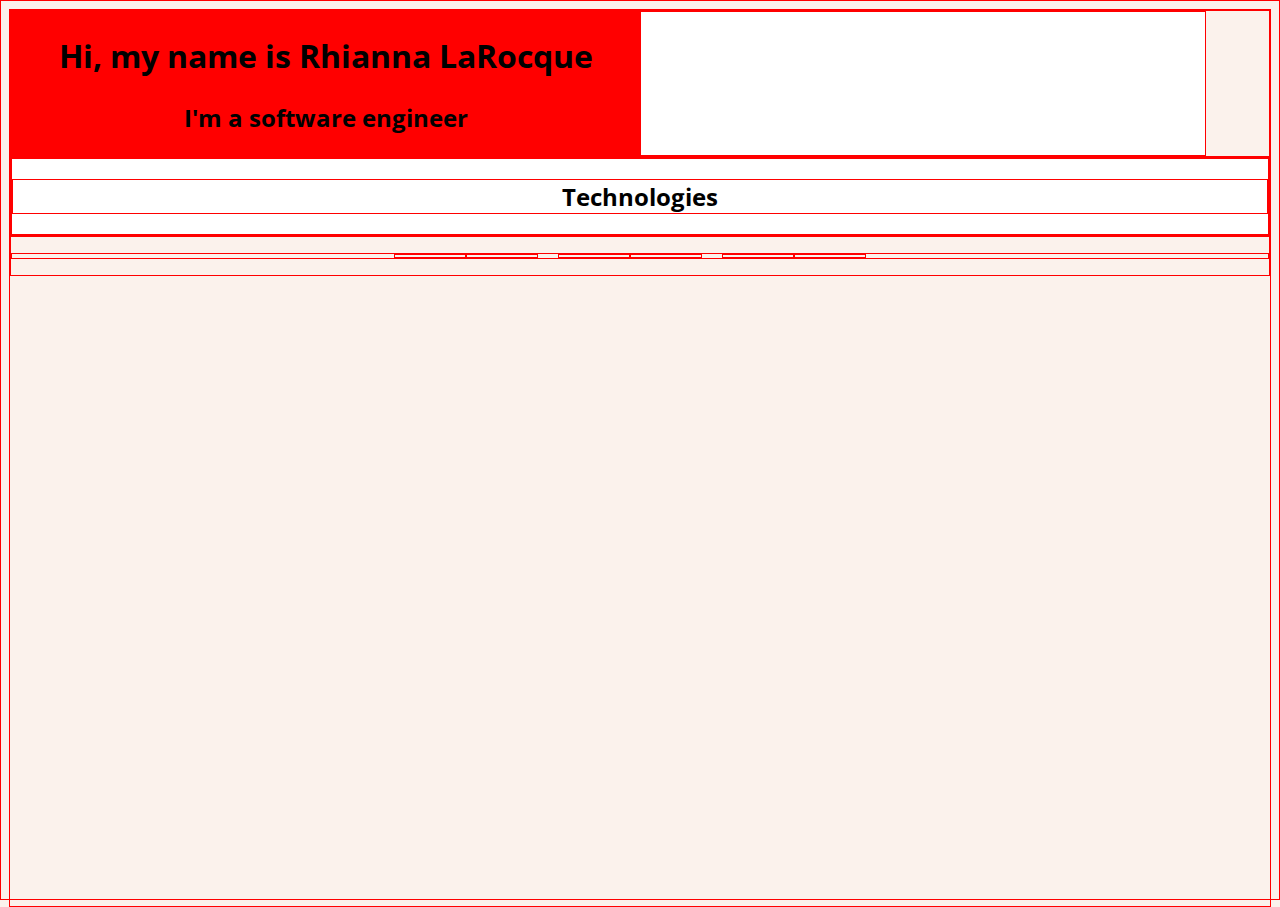
==== portfolio.html @ 3ed85157 "updated css and sections" ====
<!DOCTYPE html>
<html>
  <head>
    <meta charset="utf-8" />
    <meta http-equiv="X-UA-Compatible" content="IE=edge" />
    <title>Page Title</title>
    <meta name="viewport" content="width=device-width, initial-scale=1" />
    <link
      rel="stylesheet"
      type="text/css"
      media="screen"
      href="portfolio.css"
    />
    <link
      rel="stylesheet"
      href="https://use.fontawesome.com/releases/v5.7.2/css/all.css"
      integrity="sha384-fnmOCqbTlWIlj8LyTjo7mOUStjsKC4pOpQbqyi7RrhN7udi9RwhKkMHpvLbHG9Sr"
      crossorigin="anonymous"
    />
    <link
      href="https://fonts.googleapis.com/css?family=Open+Sans:400,800"
      rel="stylesheet"
    />
    <script src="main.js"></script>
  </head>

  <body>
    <!-- <nav>
      <h1>Navbar</h1>
    </nav> -->
    <section>
      <div id="left">
        <h1>Hi, my name is Rhianna LaRocque</h1>
        <h2>I'm a software engineer</h2>
      </div>
      <div id="right"></div>
    </section>
    <section>
      <div id="technologies">
        <h2>Technologies</h2>
      </div>
    </section>
    <!-- <section>
      <h1>Projects</h1>
    </section>
    <section>
      <h1>Resume</h1>
    </section> -->
    <footer>
      <ul class="icons">
        <li>
          <i
            class="fab fa-linkedin"
            href="https://www.linkedin.com/in/rhiannalarocque/"
          ></i>
        </li>
        <li>
          <i
            class="fab fa-github"
            href="https://www.github.com/rhiannamrl/"
          ></i>
        </li>
        <li>
          <i class="far fa-envelope"></i>
        </li>
      </ul>
    </footer>
  </body>
</html>
---- portfolio.css ----
* {
  box-sizing: border-box;
  border: 1px solid red;
}

html,
body {
  height: 100%;
  -webkit-font-smoothing: antialiased;
}

body {
  /* background-color: #f6e3e7; */
  background-color: #fbf2ec;
  /* background: #f1e0d3; */
}

h1,
h2 {
  font-family: 'Open Sans', sans-serif;
  color: black;
  display: grid;
  text-align: center;
}

i.fab,
i.far {
  color: black;
  text-align: center;
  font-size: 2.5em;
}

section {
  display: flex;
  flex-direction: row;
}

section #left {
  background-color: red;
  width: 50%;
}

section #right {
  background-color: #ffffff;
  width: 45%;
}
/* Technologies */

section #technologies {
  width: 100%;
  background-color: white;
}

/* Footer */

.footer {
  padding: 60px 20px;
}

.icons {
  display: flex;
  flex-direction: row;
  padding: 0;
  list-style-type: none;
  justify-content: center;
}

.icons li {
  align-items: center;
  display: flex;
  flex: 0 1 auto;
  justify-content: flex-start;
  margin-right: 20px;
  padding-right: 70px;
  padding-left: 70px;
}
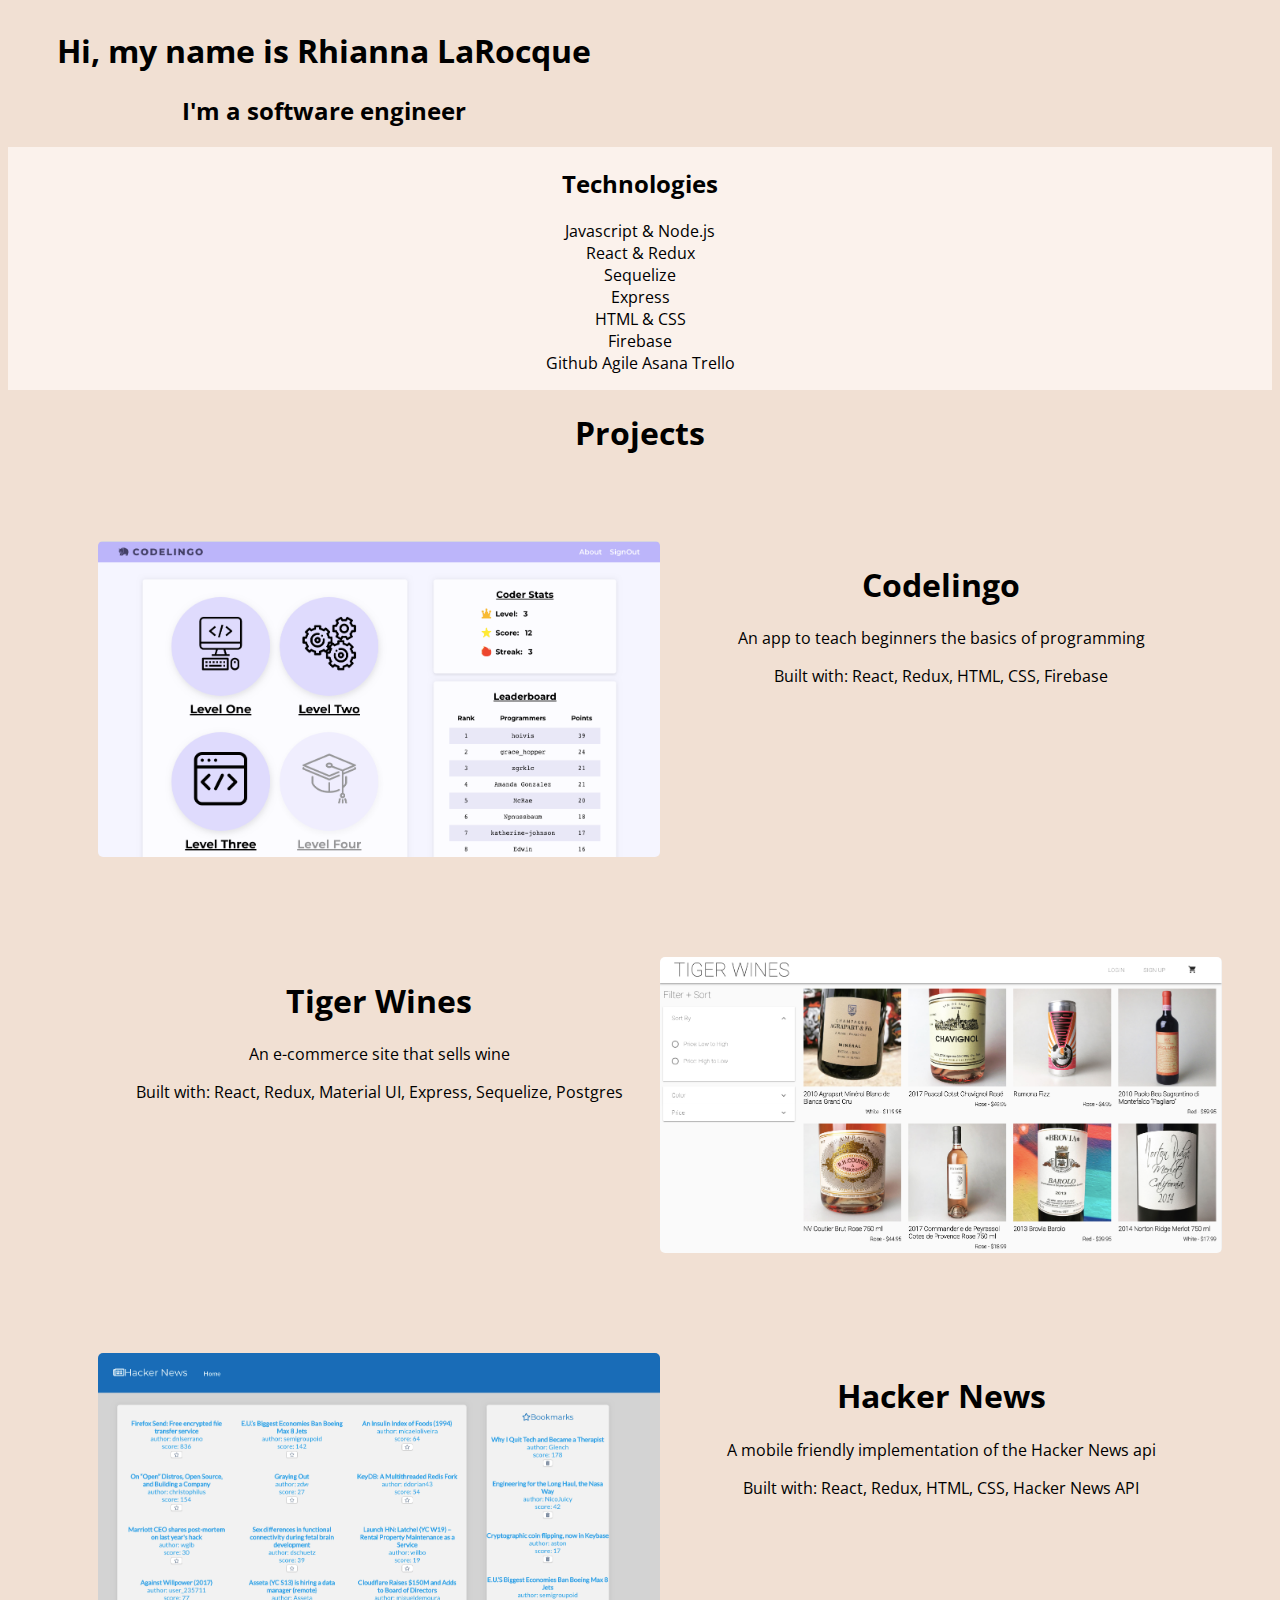
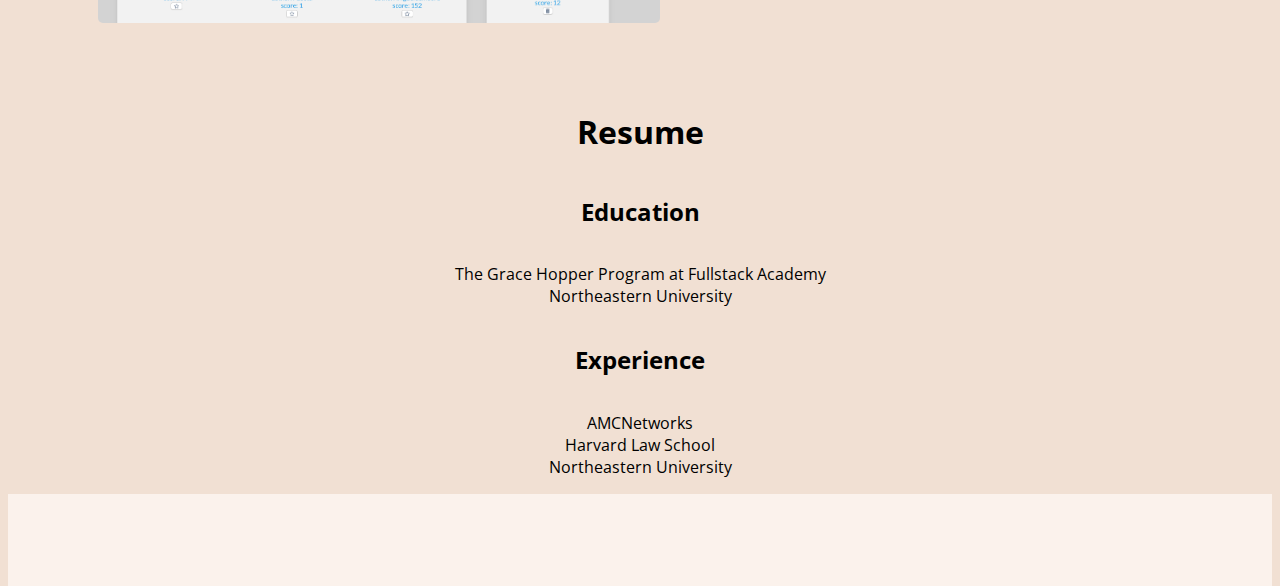
==== commit 15752bd7: "style updates" ====
--- a/portfolio.html
+++ b/portfolio.html
@@ -33,19 +33,76 @@
         <h1>Hi, my name is Rhianna LaRocque</h1>
         <h2>I'm a software engineer</h2>
       </div>
-      <div id="right"></div>
+      <!-- <div id="right"></div> -->
     </section>
+
     <section>
       <div id="technologies">
         <h2>Technologies</h2>
+        <ul>
+          <li>Javascript & Node.js</li>
+          <li>React & Redux</li>
+          <li>Sequelize</li>
+          <li>Express</li>
+          <li>HTML & CSS</li>
+          <li>Firebase</li>
+          <li>Github Agile Asana Trello</li>
+        </ul>
       </div>
     </section>
-    <!-- <section>
+
+    <section id="projects">
       <h1>Projects</h1>
+      <ul>
+        <li>
+          <img src="images/codeLingoDesktop.png" alt="codelingo" />
+          <div>
+            <h1>Codelingo</h1>
+            <p>An app to teach beginners the basics of programming</p>
+            <p>Built with: React, Redux, HTML, CSS, Firebase</p>
+          </div>
+        </li>
+        <li>
+          <div>
+            <h1>Tiger Wines</h1>
+            <p>An e-commerce site that sells wine</p>
+            <p>
+              Built with: React, Redux, Material UI, Express, Sequelize,
+              Postgres
+            </p>
+          </div>
+          <img src="images/tigerWines2.png" alt="tiger wines" />
+        </li>
+        <li>
+          <img src="images/hackerRankDesktop.png" alt="hacker rank" />
+          <div>
+            <h1>Hacker News</h1>
+            <p>A mobile friendly implementation of the Hacker News api</p>
+            <p>Built with: React, Redux, HTML, CSS, Hacker News API</p>
+          </div>
+        </li>
+      </ul>
     </section>
-    <section>
+
+    <section id="resume">
       <h1>Resume</h1>
-    </section> -->
+      <h2>Education</h2>
+      <div id="resume-sections">
+        <ul>
+          <li>The Grace Hopper Program at Fullstack Academy</li>
+          <li>Northeastern University</li>
+        </ul>
+      </div>
+      <h2>Experience</h2>
+      <div id="resume-sections">
+        <ul>
+          <li>AMCNetworks</li>
+          <li>Harvard Law School</li>
+          <li>Northeastern University</li>
+        </ul>
+      </div>
+    </section>
+
     <footer>
       <ul class="icons">
         <li>
--- a/portfolio.css
+++ b/portfolio.css
@@ -1,6 +1,6 @@
 * {
   box-sizing: border-box;
-  border: 1px solid red;
+  /* border: 1px solid red; */
 }
 
 html,
@@ -11,16 +11,26 @@
 
 body {
   /* background-color: #f6e3e7; */
-  background-color: #fbf2ec;
-  /* background: #f1e0d3; */
+  /* background-color: #fbf2ec; */
+  background: #f1e0d3;
 }
 
 h1,
-h2 {
+h2,
+h3,
+h4,
+h5,
+h6 {
   font-family: 'Open Sans', sans-serif;
   color: black;
   display: grid;
   text-align: center;
+}
+
+ul {
+  list-style-type: none;
+  font-family: 'Open Sans', sans-serif;
+  align-content: center;
 }
 
 i.fab,
@@ -35,26 +45,80 @@
   flex-direction: row;
 }
 
+/* Intro */
+
 section #left {
-  background-color: red;
   width: 50%;
 }
 
-section #right {
-  background-color: #ffffff;
-  width: 45%;
-}
 /* Technologies */
 
-section #technologies {
+#technologies {
   width: 100%;
-  background-color: white;
+  background-color: #fbf2ec;
+  align-self: center;
+  align-items: center;
+}
+
+#technologies h1 {
+  text-align: center;
+}
+
+#technologies ul {
+  padding: 0;
+  text-align: center;
+}
+
+/* Projects */
+
+#projects {
+  display: flex;
+  flex-direction: column;
+  align-content: center;
+}
+
+#projects li {
+  display: flex;
+  flex-direction: row;
+  padding: 50px;
+}
+
+#projects img {
+  width: 50%;
+  height: 100%;
+  border-radius: 5px;
+}
+
+#projects div {
+  width: 50%;
+  height: auto;
+  text-align: center;
+}
+
+/* Resume */
+
+#resume {
+  display: flex;
+  flex-direction: column;
+  align-items: center;
+}
+
+#resume-sections {
+  display: flex;
+  flex-direction: row;
+}
+
+#resume ul {
+  text-align: center;
+  padding: 0;
 }
 
 /* Footer */
 
-.footer {
-  padding: 60px 20px;
+footer {
+  padding: 30px 20px;
+  background-color: #fbf2ec;
+  width: 100%;
 }
 
 .icons {
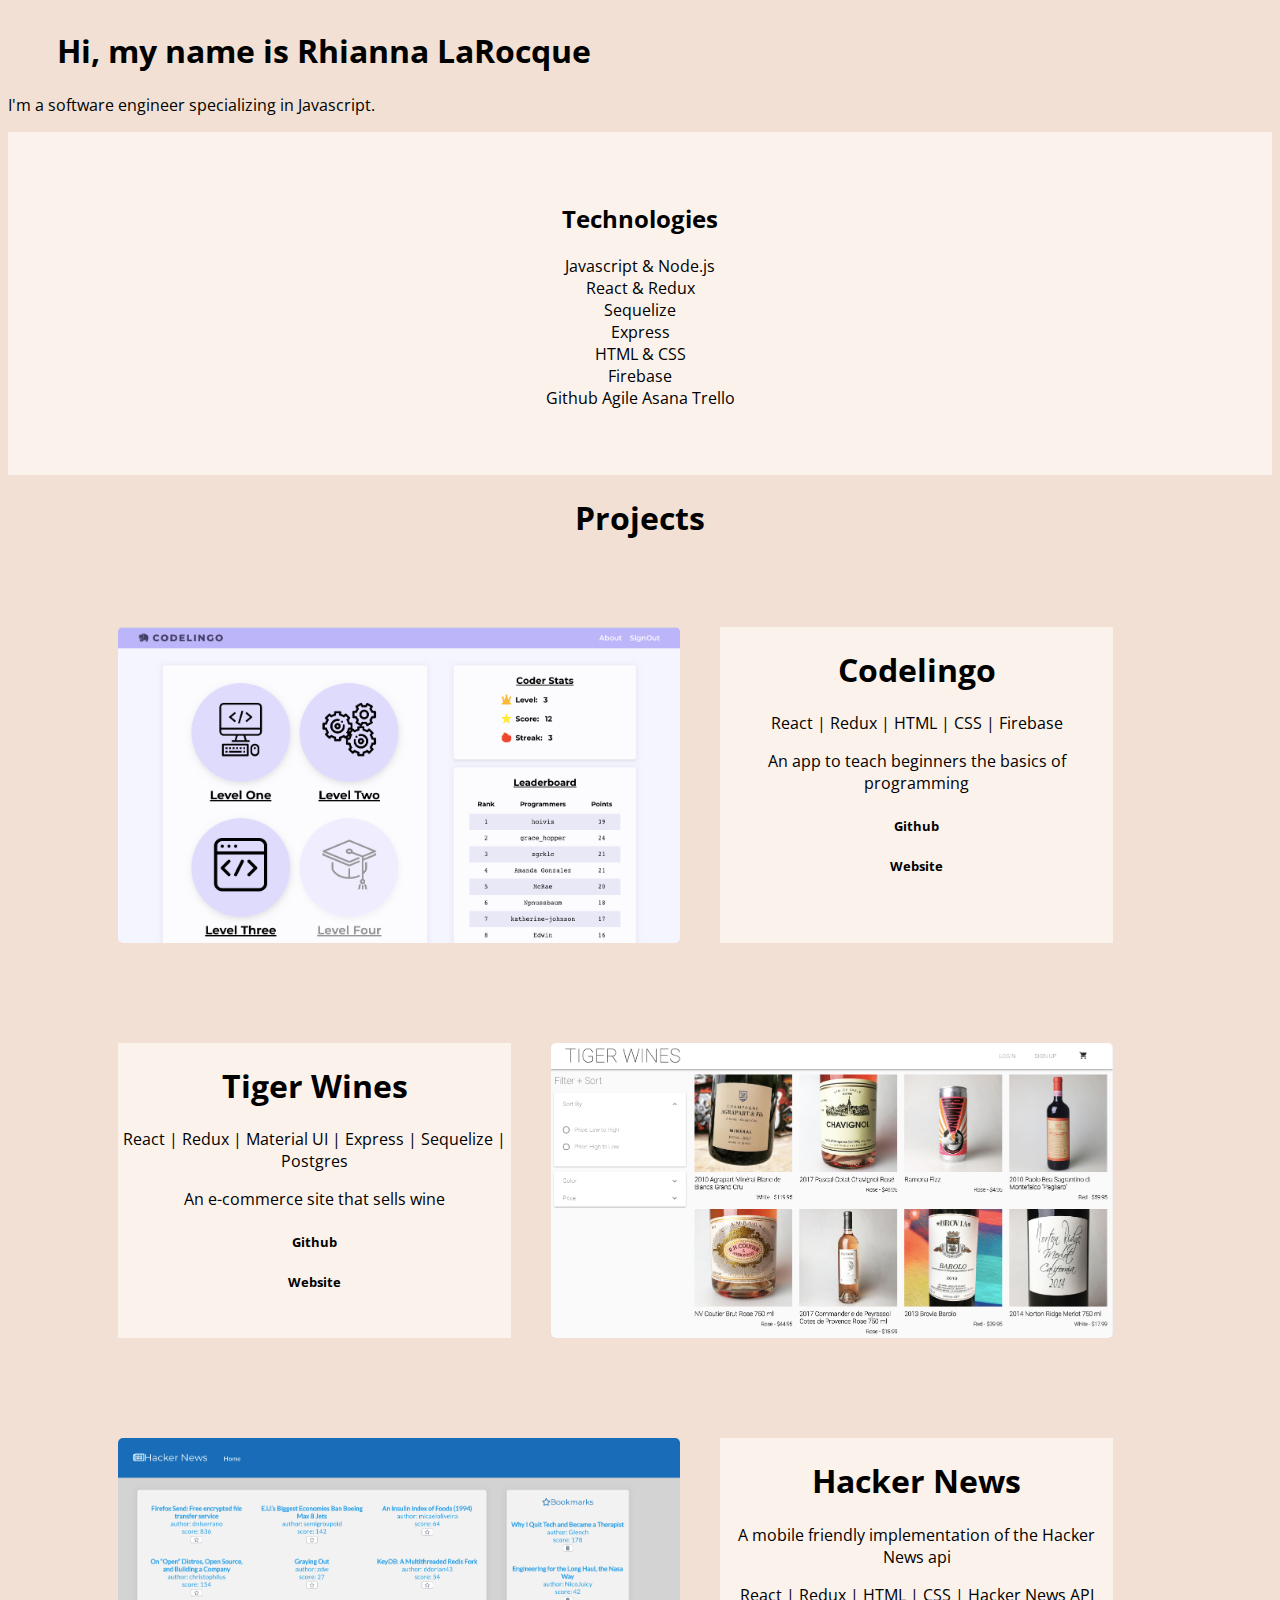
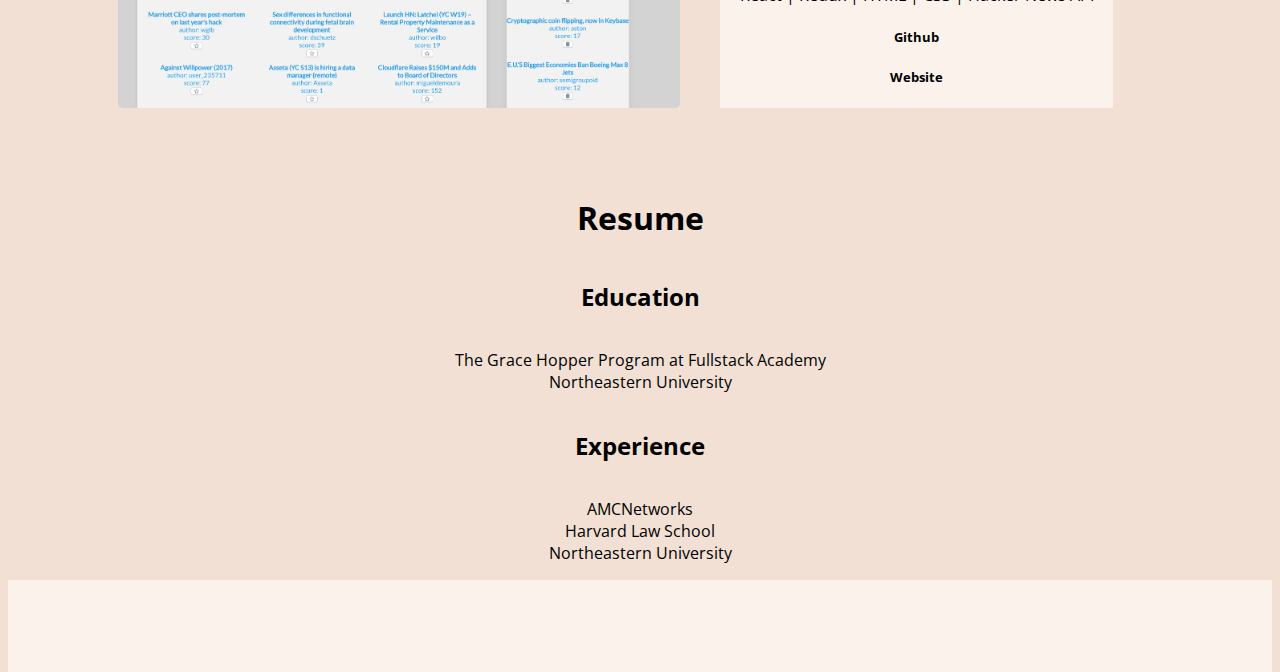
==== commit 9fe98525: "updates" ====
--- a/portfolio.html
+++ b/portfolio.html
@@ -3,7 +3,7 @@
   <head>
     <meta charset="utf-8" />
     <meta http-equiv="X-UA-Compatible" content="IE=edge" />
-    <title>Page Title</title>
+    <title>RL</title>
     <meta name="viewport" content="width=device-width, initial-scale=1" />
     <link
       rel="stylesheet"
@@ -31,7 +31,7 @@
     <section>
       <div id="left">
         <h1>Hi, my name is Rhianna LaRocque</h1>
-        <h2>I'm a software engineer</h2>
+        <p>I'm a software engineer specializing in Javascript.</p>
       </div>
       <!-- <div id="right"></div> -->
     </section>
@@ -58,18 +58,21 @@
           <img src="images/codeLingoDesktop.png" alt="codelingo" />
           <div>
             <h1>Codelingo</h1>
+            <p>React | Redux | HTML | CSS | Firebase</p>
             <p>An app to teach beginners the basics of programming</p>
-            <p>Built with: React, Redux, HTML, CSS, Firebase</p>
+            <h5>Github</h5>
+            <h5>Website</h5>
           </div>
         </li>
         <li>
           <div>
             <h1>Tiger Wines</h1>
+            <p>
+              React | Redux | Material UI | Express | Sequelize | Postgres
+            </p>
             <p>An e-commerce site that sells wine</p>
-            <p>
-              Built with: React, Redux, Material UI, Express, Sequelize,
-              Postgres
-            </p>
+            <h5>Github</h5>
+            <h5>Website</h5>
           </div>
           <img src="images/tigerWines2.png" alt="tiger wines" />
         </li>
@@ -78,7 +81,9 @@
           <div>
             <h1>Hacker News</h1>
             <p>A mobile friendly implementation of the Hacker News api</p>
-            <p>Built with: React, Redux, HTML, CSS, Hacker News API</p>
+            <p>React | Redux | HTML | CSS | Hacker News API</p>
+            <h5>Github</h5>
+            <h5>Website</h5>
           </div>
         </li>
       </ul>
--- a/portfolio.css
+++ b/portfolio.css
@@ -27,7 +27,8 @@
   text-align: center;
 }
 
-ul {
+ul,
+p {
   list-style-type: none;
   font-family: 'Open Sans', sans-serif;
   align-content: center;
@@ -54,6 +55,7 @@
 /* Technologies */
 
 #technologies {
+  padding: 50px;
   width: 100%;
   background-color: #fbf2ec;
   align-self: center;
@@ -74,25 +76,32 @@
 #projects {
   display: flex;
   flex-direction: column;
-  align-content: center;
+  align-content: space-between;
 }
 
 #projects li {
   display: flex;
   flex-direction: row;
   padding: 50px;
+  margin: auto;
 }
 
 #projects img {
   width: 50%;
   height: 100%;
   border-radius: 5px;
+  margin-left: 20px;
+  margin-right: 20px;
 }
 
 #projects div {
-  width: 50%;
+  width: 35%;
   height: auto;
   text-align: center;
+  background-color: #fbf2ec;
+  align-items: center;
+  margin-right: 20px;
+  margin-left: 20px;
 }
 
 /* Resume */
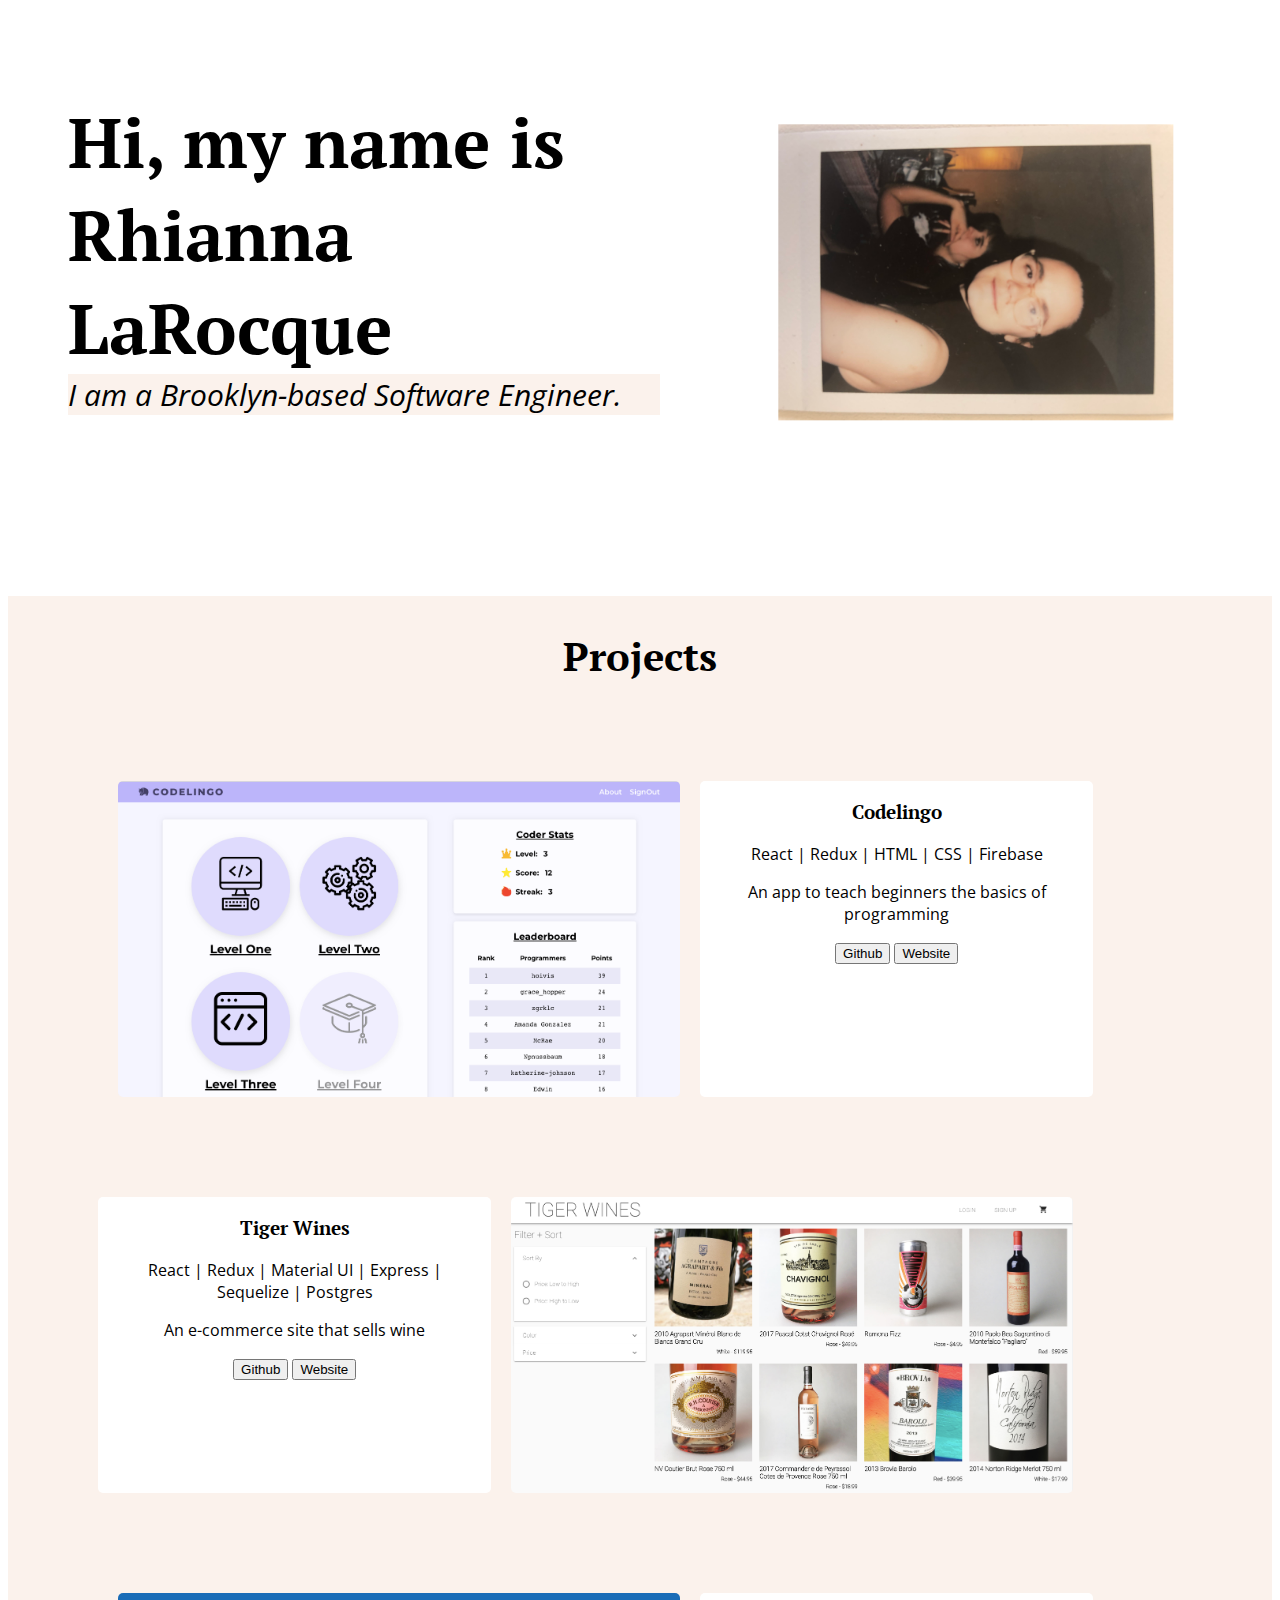
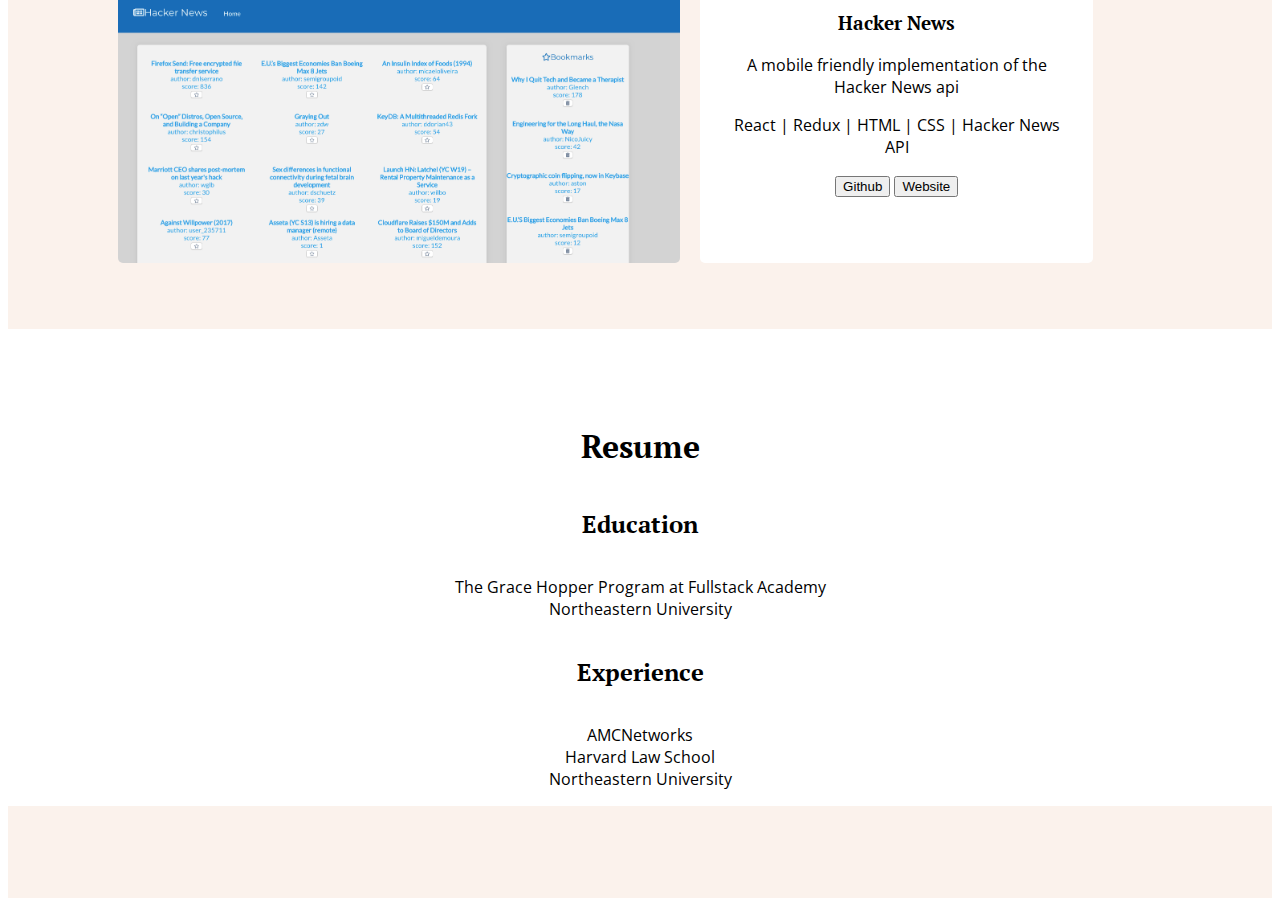
==== commit 0fa53bcf: "updates" ====
--- a/portfolio.html
+++ b/portfolio.html
@@ -18,7 +18,7 @@
       crossorigin="anonymous"
     />
     <link
-      href="https://fonts.googleapis.com/css?family=Open+Sans:400,800"
+      href="https://fonts.googleapis.com/css?family=Open+Sans:300|PT+Serif:700"
       rel="stylesheet"
     />
     <script src="main.js"></script>
@@ -28,66 +28,70 @@
     <!-- <nav>
       <h1>Navbar</h1>
     </nav> -->
-    <section>
+    <section id="intro">
       <div id="left">
         <h1>Hi, my name is Rhianna LaRocque</h1>
-        <p>I'm a software engineer specializing in Javascript.</p>
+        <p>
+          I am a Brooklyn-based Software Engineer.
+        </p>
       </div>
-      <!-- <div id="right"></div> -->
-    </section>
-
-    <section>
-      <div id="technologies">
-        <h2>Technologies</h2>
-        <ul>
-          <li>Javascript & Node.js</li>
-          <li>React & Redux</li>
-          <li>Sequelize</li>
-          <li>Express</li>
-          <li>HTML & CSS</li>
-          <li>Firebase</li>
-          <li>Github Agile Asana Trello</li>
-        </ul>
+      <div id="right">
+        <div id="image-container">
+          <img src="images/IMG_2258.jpeg" alt="rhianna" />
+        </div>
       </div>
     </section>
 
-    <section id="projects">
-      <h1>Projects</h1>
+    <!-- <div id="technologies">
+      <h2>Technologies</h2>
+      <ul>
+        <li>Javascript & Node.js</li>
+        <li>React & Redux</li>
+        <li>Sequelize</li>
+        <li>Express</li>
+        <li>HTML & CSS</li>
+        <li>Firebase</li>
+        <li>Github Agile Asana Trello</li>
+      </ul>
+    </div> -->
+
+    <div id="projects">
+      <h2>Projects</h2>
       <ul>
         <li>
           <img src="images/codeLingoDesktop.png" alt="codelingo" />
           <div>
-            <h1>Codelingo</h1>
+            <h3>Codelingo</h3>
             <p>React | Redux | HTML | CSS | Firebase</p>
             <p>An app to teach beginners the basics of programming</p>
-            <h5>Github</h5>
-            <h5>Website</h5>
+            <button>Github</button>
+            <button>Website</button>
           </div>
         </li>
         <li>
           <div>
-            <h1>Tiger Wines</h1>
+            <h3>Tiger Wines</h3>
             <p>
               React | Redux | Material UI | Express | Sequelize | Postgres
             </p>
             <p>An e-commerce site that sells wine</p>
-            <h5>Github</h5>
-            <h5>Website</h5>
+            <button>Github</button>
+            <button>Website</button>
           </div>
           <img src="images/tigerWines2.png" alt="tiger wines" />
         </li>
         <li>
           <img src="images/hackerRankDesktop.png" alt="hacker rank" />
           <div>
-            <h1>Hacker News</h1>
+            <h3>Hacker News</h3>
             <p>A mobile friendly implementation of the Hacker News api</p>
             <p>React | Redux | HTML | CSS | Hacker News API</p>
-            <h5>Github</h5>
-            <h5>Website</h5>
+            <button>Github</button>
+            <button>Website</button>
           </div>
         </li>
       </ul>
-    </section>
+    </div>
 
     <section id="resume">
       <h1>Resume</h1>
--- a/portfolio.css
+++ b/portfolio.css
@@ -7,12 +7,7 @@
 body {
   height: 100%;
   -webkit-font-smoothing: antialiased;
-}
-
-body {
-  /* background-color: #f6e3e7; */
-  /* background-color: #fbf2ec; */
-  background: #f1e0d3;
+  background-color: #ffffff;
 }
 
 h1,
@@ -21,7 +16,8 @@
 h4,
 h5,
 h6 {
-  font-family: 'Open Sans', sans-serif;
+  font-family: 'PT serif', sans-serif;
+  font-style: 'light';
   color: black;
   display: grid;
   text-align: center;
@@ -31,6 +27,7 @@
 p {
   list-style-type: none;
   font-family: 'Open Sans', sans-serif;
+  font-style: 'light';
   align-content: center;
 }
 
@@ -44,12 +41,45 @@
 section {
   display: flex;
   flex-direction: row;
+  margin-top: 75px;
 }
 
 /* Intro */
 
-section #left {
+#left {
+  margin: 20px;
   width: 50%;
+  margin-left: 60px;
+}
+
+#left h1 {
+  font-family: 'PT Serif', serif;
+  font-style: bold;
+  font-size: 70px;
+  margin: 0;
+  text-align: left;
+}
+
+#left p {
+  background-color: #fbf2ec;
+  font-size: 30px;
+  font-style: italic;
+  width: auto;
+  margin: 0;
+}
+
+#right {
+  width: 50%;
+}
+
+#right img {
+  width: 50%;
+  height: auto;
+  margin-left: auto;
+  margin-right: auto;
+  object-fit: scale-down;
+  display: block;
+  transform: rotate(90deg);
 }
 
 /* Technologies */
@@ -57,13 +87,16 @@
 #technologies {
   padding: 50px;
   width: 100%;
-  background-color: #fbf2ec;
-  align-self: center;
+  display: flex;
+  flex-direction: column;
   align-items: center;
 }
 
-#technologies h1 {
-  text-align: center;
+#technologies h2 {
+  text-align: right;
+  background-color: #fbf2ec;
+  padding: 15px;
+  font-style: 'light';
 }
 
 #technologies ul {
@@ -77,6 +110,16 @@
   display: flex;
   flex-direction: column;
   align-content: space-between;
+  margin-top: 10%;
+  background-color: #fbf2ec;
+  padding: 0;
+}
+
+#projects h2 {
+  font-style: 'light';
+  text-align: center;
+  align-self: center;
+  font-size: 40px;
 }
 
 #projects li {
@@ -98,10 +141,13 @@
   width: 35%;
   height: auto;
   text-align: center;
-  background-color: #fbf2ec;
+  justify-content: center;
+  background-color: #ffffff;
   align-items: center;
-  margin-right: 20px;
-  margin-left: 20px;
+  padding-right: 20px;
+  padding-left: 20px;
+  border: 1px peachpuff;
+  border-radius: 5px;
 }
 
 /* Resume */
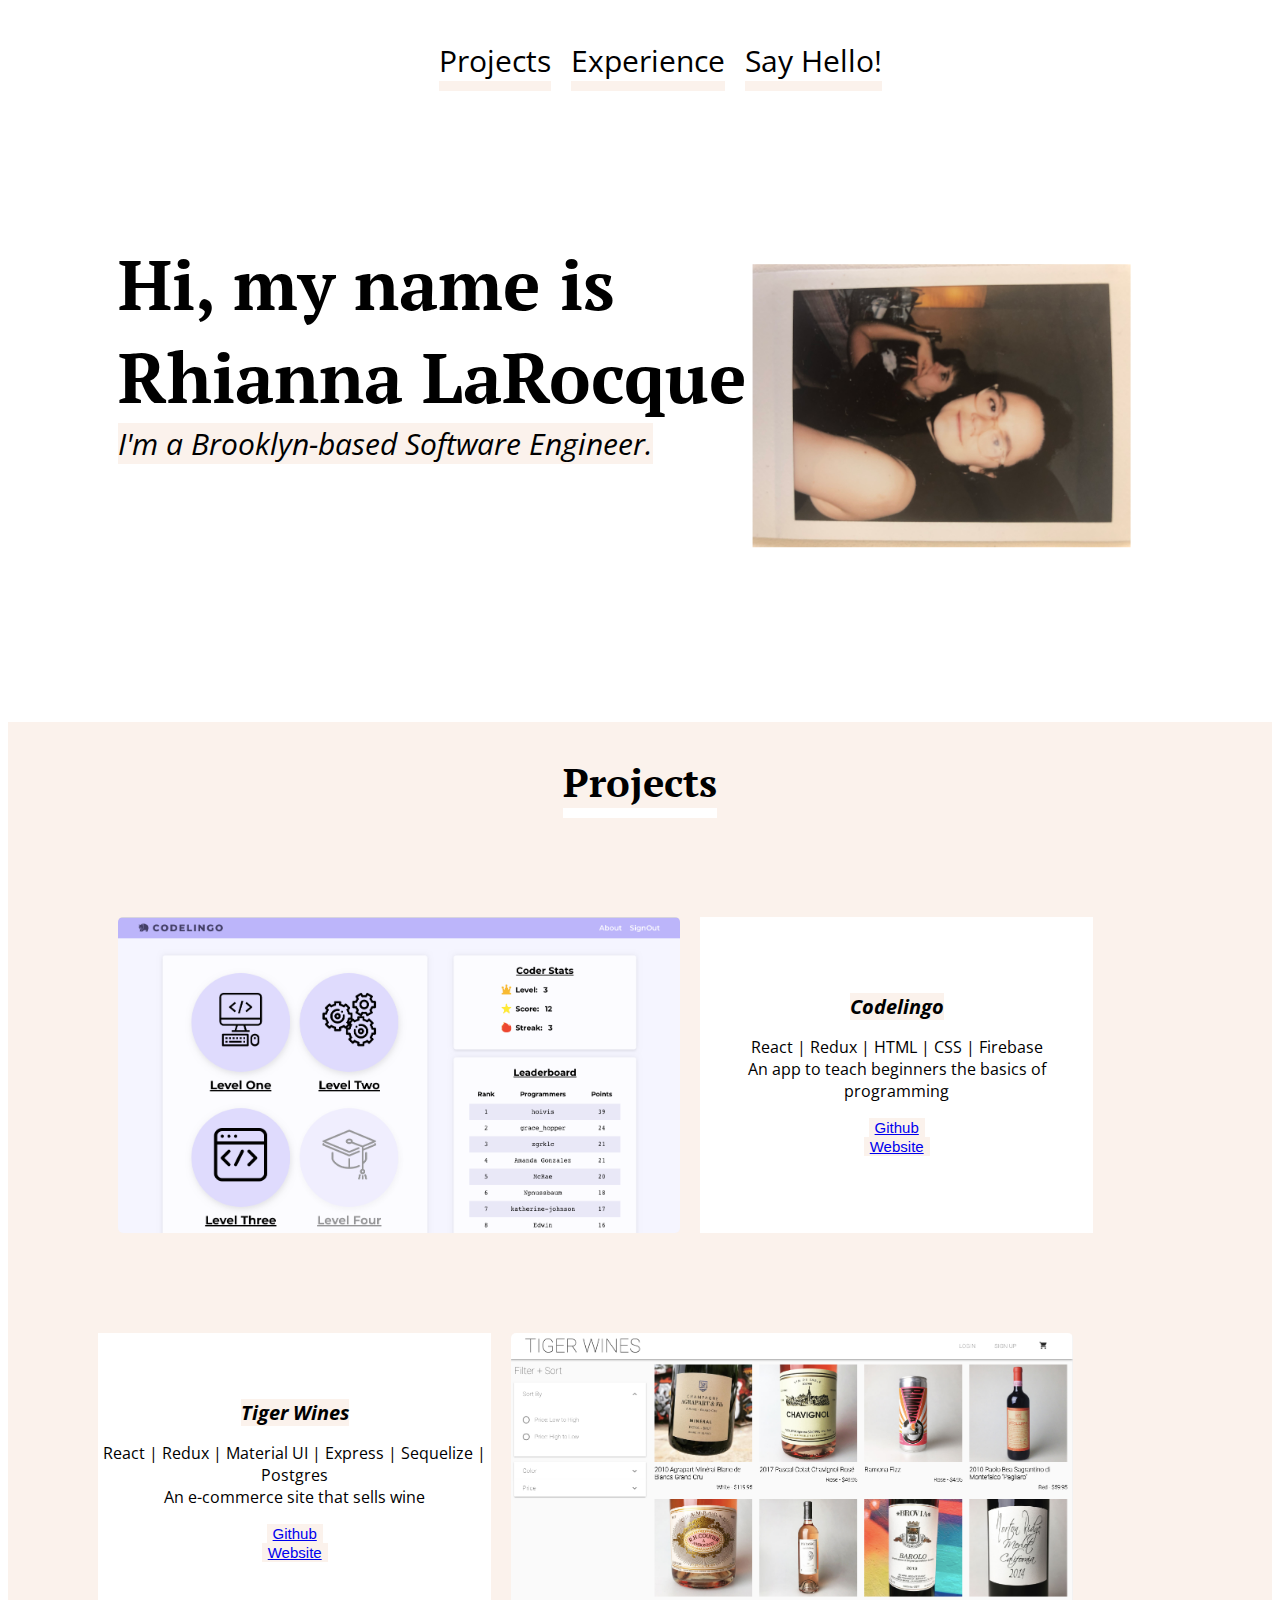
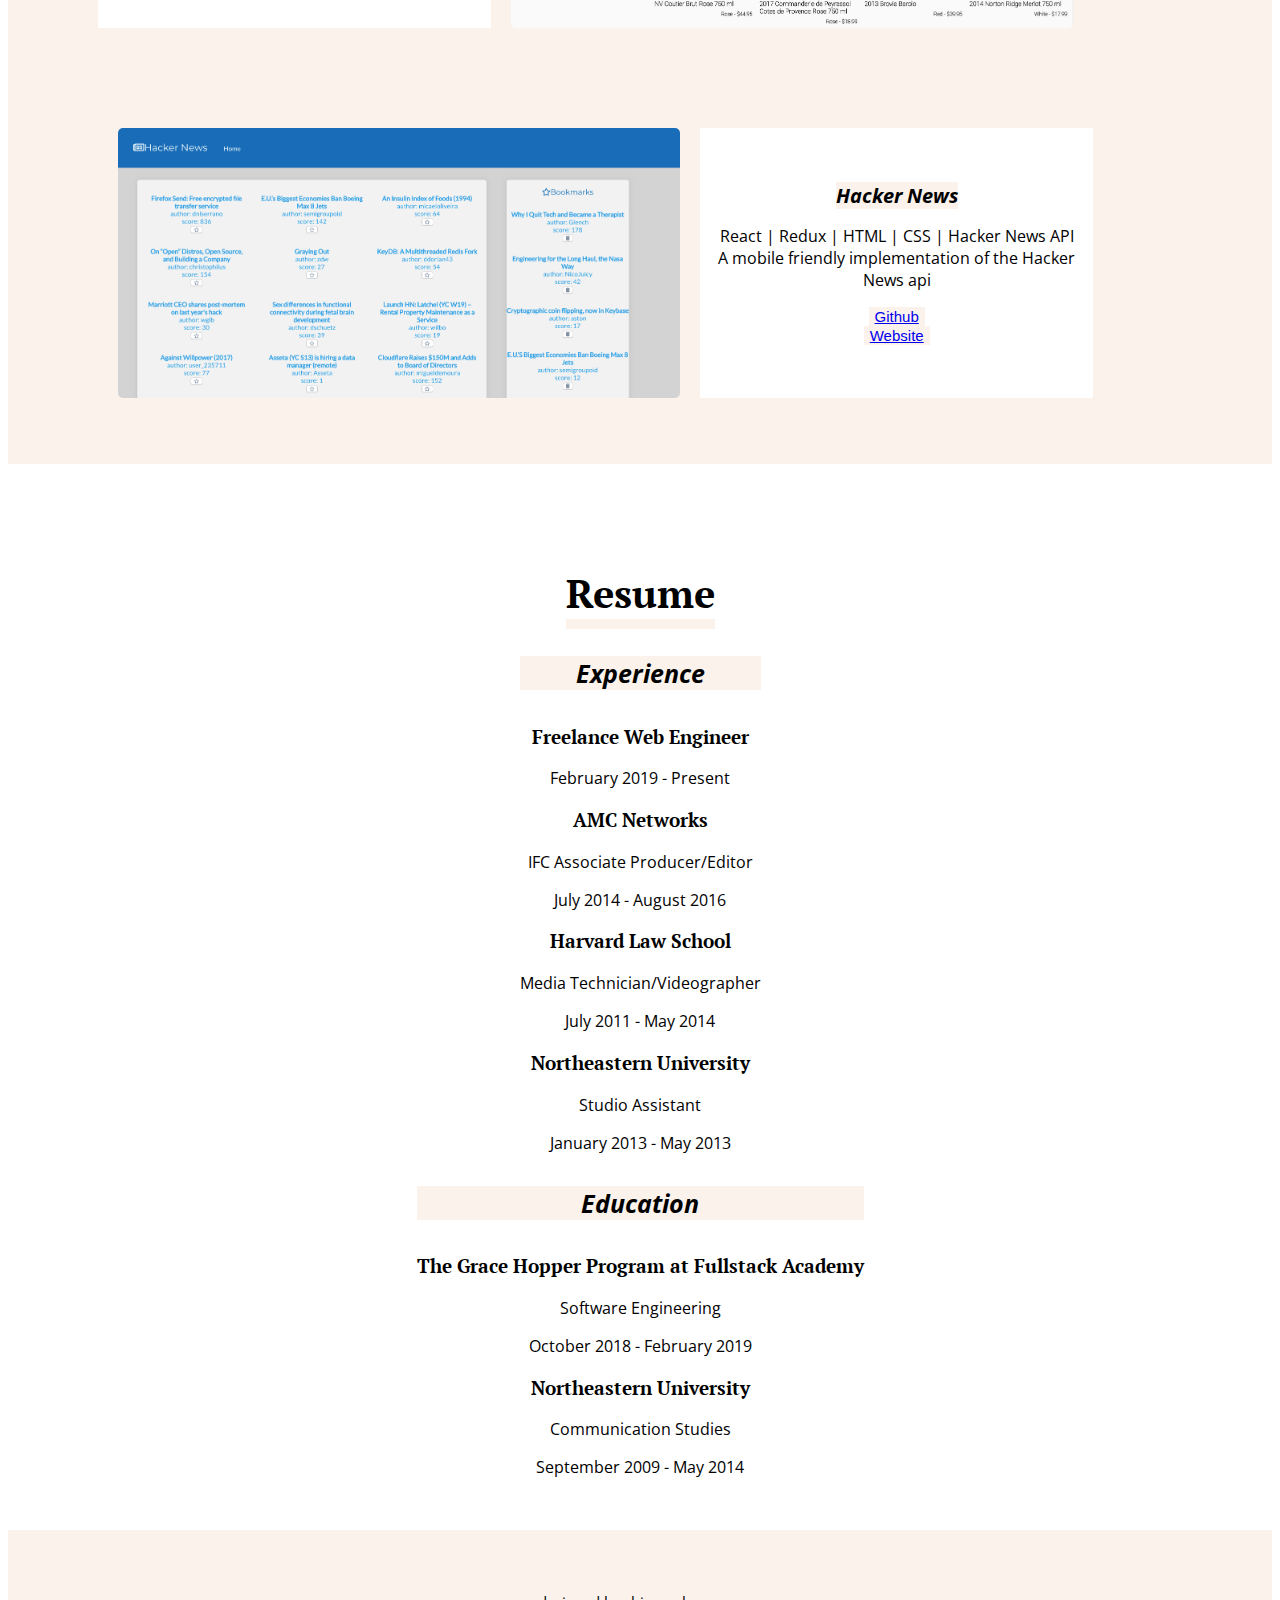
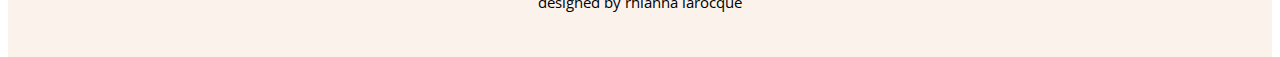
==== commit 2b9b4a2b: "updates" ====
--- a/portfolio.html
+++ b/portfolio.html
@@ -25,20 +25,32 @@
   </head>
 
   <body>
-    <!-- <nav>
-      <h1>Navbar</h1>
-    </nav> -->
+    <nav>
+      <ul>
+        <a href="#projects">
+          <li><u>Projects</u></li>
+        </a>
+        <a href="#resume">
+          <li><u>Experience</u></li>
+        </a>
+        <!-- <a>
+          <li><u>About</u></li>
+        </a> -->
+        <a href="mailto:rhiannamrl@gmail.com">
+          <li><u>Say Hello!</u></li>
+        </a>
+      </ul>
+    </nav>
+
     <section id="intro">
       <div id="left">
         <h1>Hi, my name is Rhianna LaRocque</h1>
         <p>
-          I am a Brooklyn-based Software Engineer.
+          I'm a Brooklyn-based Software Engineer.
         </p>
       </div>
       <div id="right">
-        <div id="image-container">
-          <img src="images/IMG_2258.jpeg" alt="rhianna" />
-        </div>
+        <img src="images/IMG_2258.jpeg" alt="rhianna" />
       </div>
     </section>
 
@@ -56,58 +68,118 @@
     </div> -->
 
     <div id="projects">
-      <h2>Projects</h2>
+      <h2><u>Projects</u></h2>
       <ul>
         <li>
           <img src="images/codeLingoDesktop.png" alt="codelingo" />
-          <div>
+          <div className="info-panel">
             <h3>Codelingo</h3>
-            <p>React | Redux | HTML | CSS | Firebase</p>
-            <p>An app to teach beginners the basics of programming</p>
-            <button>Github</button>
-            <button>Website</button>
+            <p>
+              React | Redux | HTML | CSS | Firebase <br />An app to teach
+              beginners the basics of programming
+            </p>
+            <button>
+              <a href="https://github.com/code-lingo/code-lingo" target="_blank"
+                >Github</a
+              >
+            </button>
+            <button>
+              <a href="https://www.codelingoapp.com/login" target="_blank"
+                >Website</a
+              >
+            </button>
           </div>
         </li>
         <li>
-          <div>
+          <div className="info-panel">
             <h3>Tiger Wines</h3>
             <p>
               React | Redux | Material UI | Express | Sequelize | Postgres
+              <br />
+              An e-commerce site that sells wine
             </p>
-            <p>An e-commerce site that sells wine</p>
-            <button>Github</button>
-            <button>Website</button>
+            <button>
+              <a
+                href="https://github.com/Tiger-Earth/GraceShopper"
+                target="_blank"
+              >
+                Github</a
+              >
+            </button>
+            <button>
+              <a href="http://tigerwines.herokuapp.com/" target="_blank"
+                >Website</a
+              >
+            </button>
           </div>
           <img src="images/tigerWines2.png" alt="tiger wines" />
         </li>
         <li>
           <img src="images/hackerRankDesktop.png" alt="hacker rank" />
-          <div>
+          <div className="info-panel">
             <h3>Hacker News</h3>
-            <p>A mobile friendly implementation of the Hacker News api</p>
-            <p>React | Redux | HTML | CSS | Hacker News API</p>
-            <button>Github</button>
-            <button>Website</button>
+            <p>
+              React | Redux | HTML | CSS | Hacker News API <br />A mobile
+              friendly implementation of the Hacker News api
+            </p>
+            <button>
+              <a
+                href="https://github.com/rhiannamrl/hacker-news-api-react-app"
+                target="_blank"
+                >Github</a
+              >
+            </button>
+            <button>
+              <a
+                href="https://hacker-news-api-rhianna.herokuapp.com"
+                target="_blank"
+                >Website</a
+              >
+            </button>
           </div>
         </li>
       </ul>
     </div>
 
     <section id="resume">
-      <h1>Resume</h1>
-      <h2>Education</h2>
-      <div id="resume-sections">
+      <h1><u>Resume</u></h1>
+      <div className="resume-sections">
+        <h2>Experience</h2>
         <ul>
-          <li>The Grace Hopper Program at Fullstack Academy</li>
-          <li>Northeastern University</li>
+          <li>
+            <h3>Freelance Web Engineer</h3>
+            <p>February 2019 - Present</p>
+          </li>
+          <li>
+            <h3>AMC Networks</h3>
+            <p>IFC Associate Producer/Editor</p>
+            <p>July 2014 - August 2016</p>
+          </li>
+          <li>
+            <h3>Harvard Law School</h3>
+            <p>Media Technician/Videographer</p>
+            <p>July 2011 - May 2014</p>
+          </li>
+          <li>
+            <h3>Northeastern University</h3>
+            <p>Studio Assistant</p>
+            <p>January 2013 - May 2013</p>
+          </li>
         </ul>
       </div>
-      <h2>Experience</h2>
-      <div id="resume-sections">
+      <div className="resume-sections">
+        <h2>Education</h2>
         <ul>
-          <li>AMCNetworks</li>
-          <li>Harvard Law School</li>
-          <li>Northeastern University</li>
+          <li>
+            <h3>The Grace Hopper Program at Fullstack Academy</h3>
+            <p>Software Engineering</p>
+            <p>October 2018 - February 2019</p>
+          </li>
+          <li>
+            <h3>Northeastern University</h3>
+            <p>Communication Studies</p>
+            <p>September 2009 - May 2014</p>
+          </li>
         </ul>
       </div>
     </section>
@@ -115,21 +187,25 @@
     <footer>
       <ul class="icons">
         <li>
-          <i
-            class="fab fa-linkedin"
+          <a
             href="https://www.linkedin.com/in/rhiannalarocque/"
-          ></i>
-        </li>
-        <li>
-          <i
-            class="fab fa-github"
-            href="https://www.github.com/rhiannamrl/"
-          ></i>
-        </li>
-        <li>
-          <i class="far fa-envelope"></i>
-        </li>
-      </ul>
+            target="_blank"
+          >
+            <i class="fab fa-linkedin"></i>
+          </a>
+        </li>
+        <li>
+          <a href="https://www.github.com/rhiannamrl/" target="_blank">
+            <i class="fab fa-github"></i>
+          </a>
+        </li>
+        <li>
+          <a href="mailto:rhiannamrl@gmail.com">
+            <i class="far fa-envelope"></i>
+          </a>
+        </li>
+      </ul>
+      <p>designed by rhianna larocque</p>
     </footer>
   </body>
 </html>
--- a/portfolio.css
+++ b/portfolio.css
@@ -44,12 +44,40 @@
   margin-top: 75px;
 }
 
+/* Nav */
+
+nav {
+  margin-bottom: 10%;
+}
+
+nav ul {
+  display: flex;
+  flex-direction: row;
+  justify-content: center;
+  font-size: 30px;
+}
+
+nav li {
+  padding: 10px;
+}
+
+nav u {
+  text-decoration: none;
+  border-bottom: 10px solid #fbf2ec;
+}
+
+nav a {
+  text-decoration: none;
+  color: black;
+}
+
 /* Intro */
 
 #left {
   margin: 20px;
-  width: 50%;
+  width: 60%;
   margin-left: 60px;
+  padding-left: 50px;
 }
 
 #left h1 {
@@ -61,6 +89,7 @@
 }
 
 #left p {
+  display: inline-block;
   background-color: #fbf2ec;
   font-size: 30px;
   font-style: italic;
@@ -69,16 +98,14 @@
 }
 
 #right {
-  width: 50%;
+  width: 40%;
 }
 
 #right img {
-  width: 50%;
+  width: 60%;
   height: auto;
-  margin-left: auto;
-  margin-right: auto;
+  display: block;
   object-fit: scale-down;
-  display: block;
   transform: rotate(90deg);
 }
 
@@ -120,6 +147,36 @@
   text-align: center;
   align-self: center;
   font-size: 40px;
+}
+
+#projects li h3 {
+  font-family: 'Open Sans', sans-serif;
+  background-color: #fbf2ec;
+  font-size: 20px;
+  font-style: italic;
+  font-style: light;
+  width: auto;
+  margin: 0;
+}
+
+#projects div {
+  display: flex;
+  flex-direction: column;
+  width: 35%;
+  height: auto;
+  text-align: center;
+  justify-content: center;
+  background-color: #ffffff;
+  align-items: center;
+}
+
+#projects u {
+  text-decoration: none;
+  border-bottom: 10px solid white;
+}
+
+.info-panel {
+  padding-top: 20px;
 }
 
 #projects li {
@@ -137,30 +194,50 @@
   margin-right: 20px;
 }
 
-#projects div {
-  width: 35%;
-  height: auto;
-  text-align: center;
-  justify-content: center;
-  background-color: #ffffff;
-  align-items: center;
-  padding-right: 20px;
-  padding-left: 20px;
-  border: 1px peachpuff;
-  border-radius: 5px;
+#projects button {
+  float: left;
+  border-style: none;
+  background-color: #fbf2ec;
+  color: black;
+  text-align: center;
+  text-decoration: none;
+  font-size: 15px;
 }
 
 /* Resume */
 
+.resume-sections {
+  display: flex;
+  flex-direction: column;
+}
+
+#resume h1 {
+  font-style: 'light';
+  text-align: center;
+  align-self: center;
+  font-size: 40px;
+}
+
+#resume h2 {
+  font-family: 'Open Sans', sans-serif;
+  background-color: #fbf2ec;
+  font-size: 25px;
+  font-style: italic;
+  font-style: light;
+  width: auto;
+  margin: 0;
+}
+
+#resume u {
+  text-decoration: none;
+  border-bottom: 10px solid #fbf2ec;
+}
+
 #resume {
   display: flex;
   flex-direction: column;
   align-items: center;
-}
-
-#resume-sections {
-  display: flex;
-  flex-direction: row;
+  padding-bottom: 20px;
 }
 
 #resume ul {
@@ -174,6 +251,11 @@
   padding: 30px 20px;
   background-color: #fbf2ec;
   width: 100%;
+}
+
+footer p {
+  text-align: center;
+  font-size: 15px;
 }
 
 .icons {
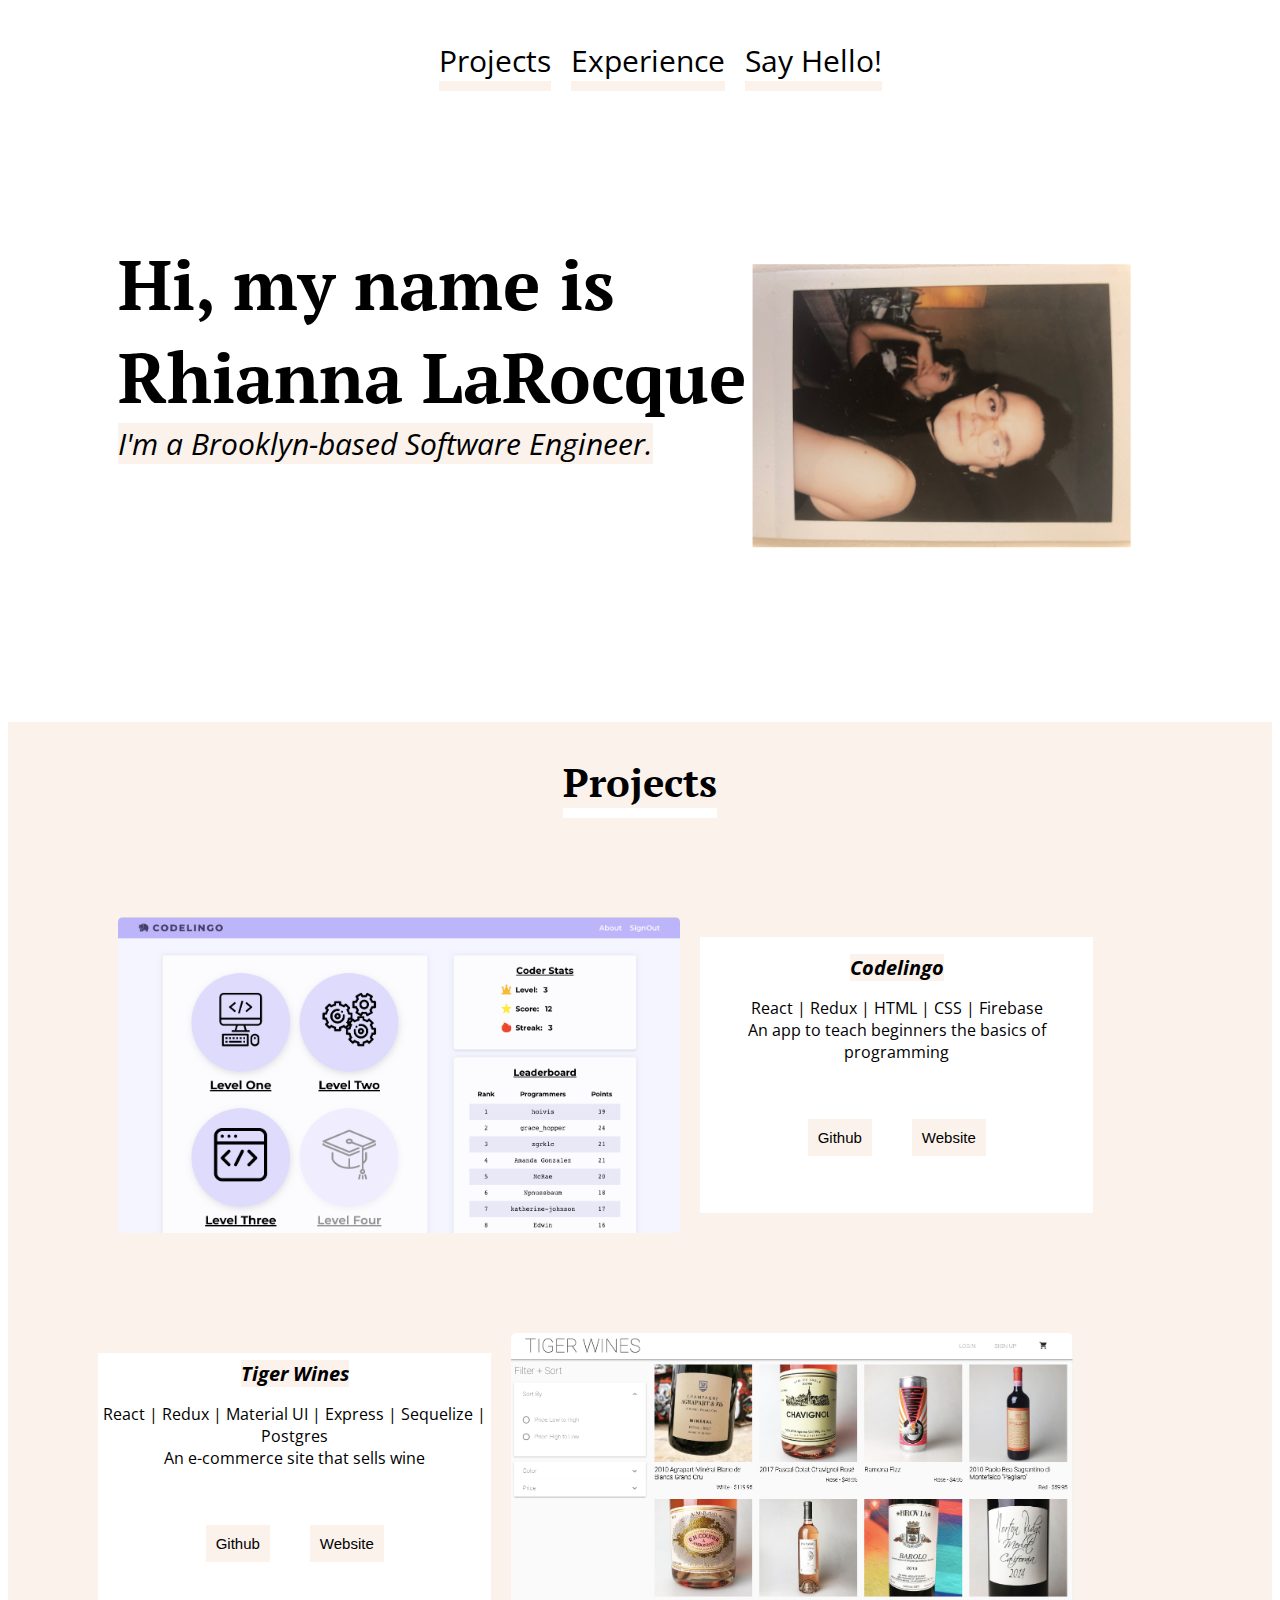
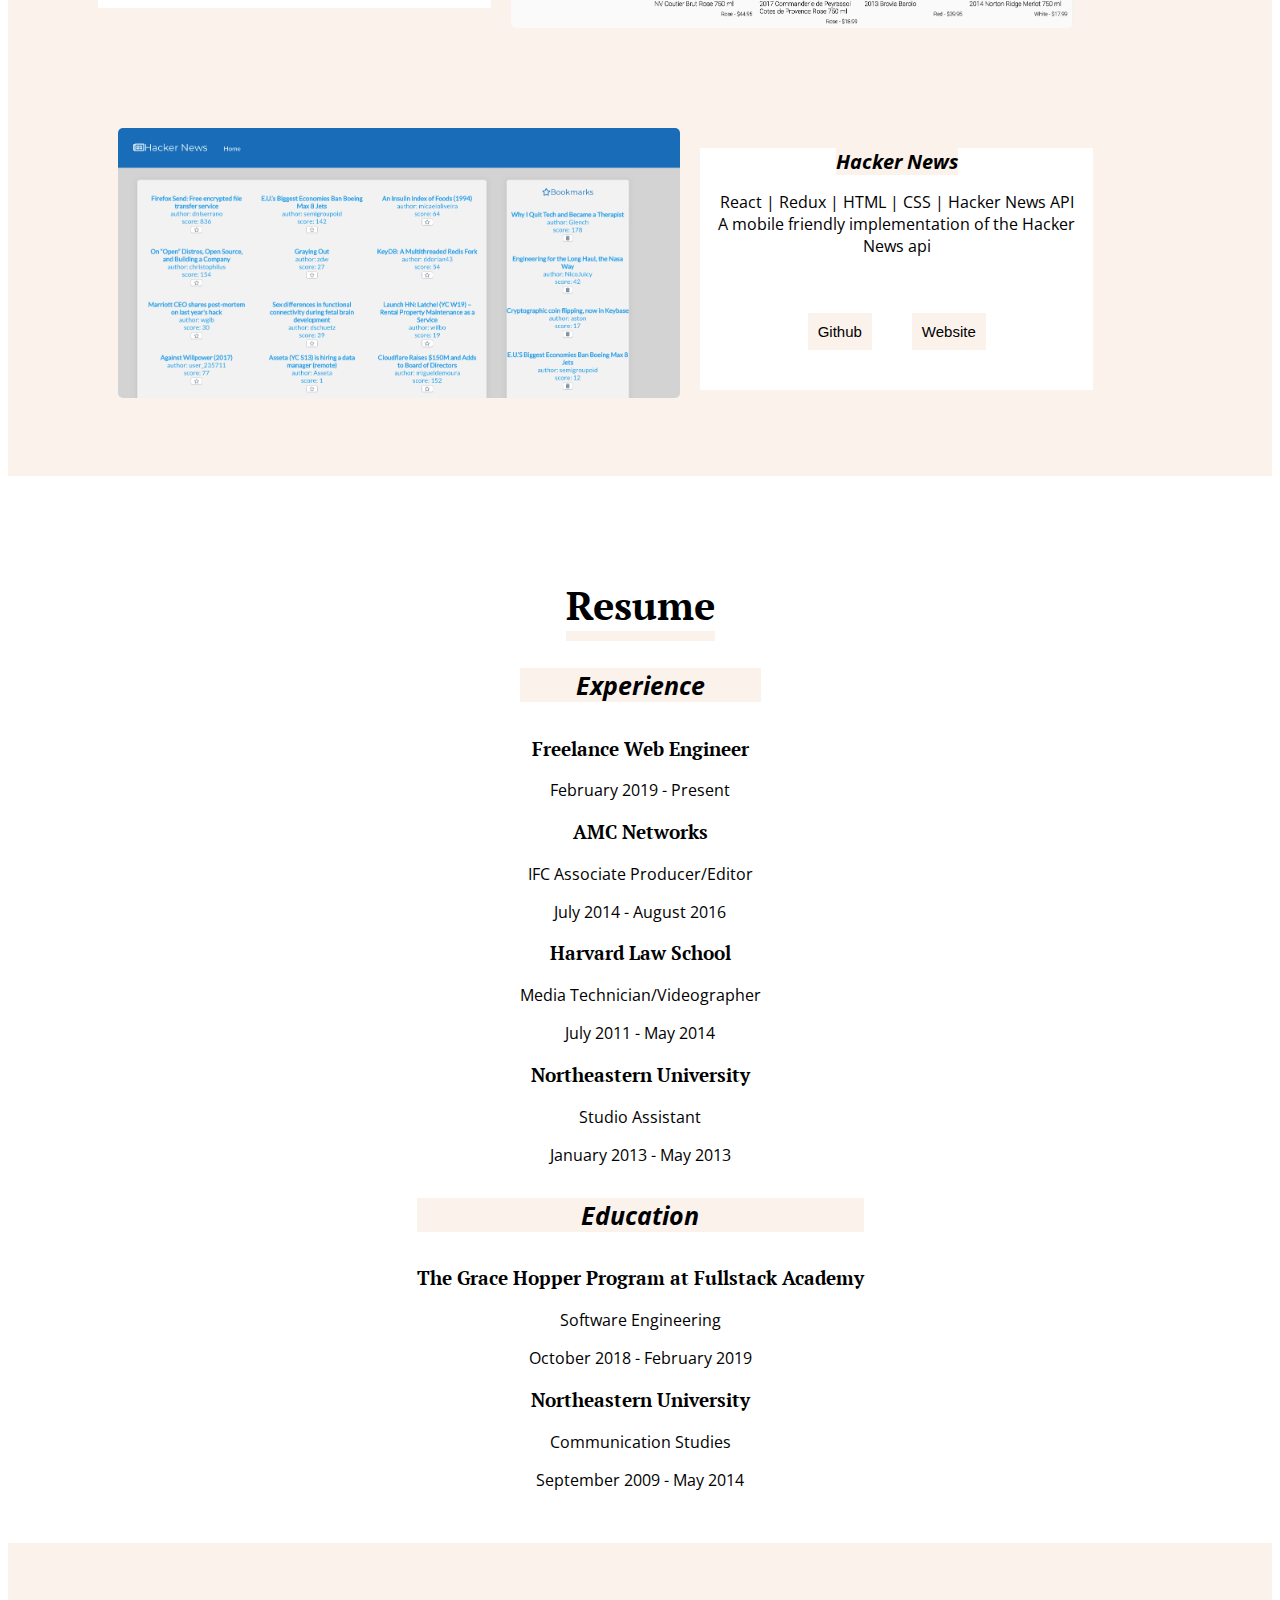
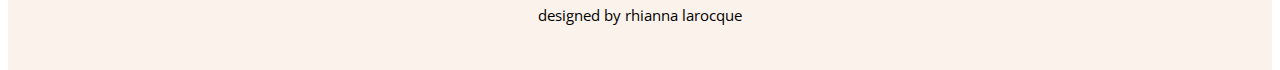
==== commit a7c0e4be: "updates" ====
--- a/portfolio.html
+++ b/portfolio.html
@@ -33,9 +33,6 @@
         <a href="#resume">
           <li><u>Experience</u></li>
         </a>
-        <!-- <a>
-          <li><u>About</u></li>
-        </a> -->
         <a href="mailto:rhiannamrl@gmail.com">
           <li><u>Say Hello!</u></li>
         </a>
@@ -78,16 +75,20 @@
               React | Redux | HTML | CSS | Firebase <br />An app to teach
               beginners the basics of programming
             </p>
-            <button>
-              <a href="https://github.com/code-lingo/code-lingo" target="_blank"
-                >Github</a
-              >
-            </button>
-            <button>
-              <a href="https://www.codelingoapp.com/login" target="_blank"
-                >Website</a
-              >
-            </button>
+            <div id="buttons">
+              <button>
+                <a
+                  href="https://github.com/code-lingo/code-lingo"
+                  target="_blank"
+                  >Github</a
+                >
+              </button>
+              <button>
+                <a href="https://www.codelingoapp.com/login" target="_blank"
+                  >Website</a
+                >
+              </button>
+            </div>
           </div>
         </li>
         <li>
@@ -98,19 +99,21 @@
               <br />
               An e-commerce site that sells wine
             </p>
-            <button>
-              <a
-                href="https://github.com/Tiger-Earth/GraceShopper"
-                target="_blank"
-              >
-                Github</a
-              >
-            </button>
-            <button>
-              <a href="http://tigerwines.herokuapp.com/" target="_blank"
-                >Website</a
-              >
-            </button>
+            <div id="buttons">
+              <button>
+                <a
+                  href="https://github.com/Tiger-Earth/GraceShopper"
+                  target="_blank"
+                >
+                  Github</a
+                >
+              </button>
+              <button>
+                <a href="http://tigerwines.herokuapp.com/" target="_blank"
+                  >Website</a
+                >
+              </button>
+            </div>
           </div>
           <img src="images/tigerWines2.png" alt="tiger wines" />
         </li>
@@ -122,20 +125,22 @@
               React | Redux | HTML | CSS | Hacker News API <br />A mobile
               friendly implementation of the Hacker News api
             </p>
-            <button>
-              <a
-                href="https://github.com/rhiannamrl/hacker-news-api-react-app"
-                target="_blank"
-                >Github</a
-              >
-            </button>
-            <button>
-              <a
-                href="https://hacker-news-api-rhianna.herokuapp.com"
-                target="_blank"
-                >Website</a
-              >
-            </button>
+            <div id="buttons">
+              <button>
+                <a
+                  href="https://hacker-news-api-rhianna.herokuapp.com/hacker-news"
+                  target="_blank"
+                  >Github</a
+                >
+              </button>
+              <button>
+                <a
+                  href="https://hacker-news-api-rhianna.herokuapp.com"
+                  target="_blank"
+                  >Website</a
+                >
+              </button>
+            </div>
           </div>
         </li>
       </ul>
--- a/portfolio.css
+++ b/portfolio.css
@@ -71,6 +71,16 @@
   color: black;
 }
 
+nav li:hover {
+  background-color: #fbf2ec;
+}
+
+@media only screen and (max-width: 600px) {
+  nav {
+    display: none;
+  }
+}
+
 /* Intro */
 
 #left {
@@ -109,26 +119,23 @@
   transform: rotate(90deg);
 }
 
-/* Technologies */
-
-#technologies {
-  padding: 50px;
-  width: 100%;
-  display: flex;
-  flex-direction: column;
-  align-items: center;
-}
-
-#technologies h2 {
-  text-align: right;
-  background-color: #fbf2ec;
-  padding: 15px;
-  font-style: 'light';
-}
-
-#technologies ul {
-  padding: 0;
-  text-align: center;
+@media only screen and (max-width: 600px) {
+  #intro {
+    display: flex;
+    flex-direction: column;
+    margin: 0;
+  }
+
+  #left {
+    width: 100%;
+    align-content: center;
+    margin-left: 0;
+    padding-left: 0;
+  }
+
+  #right img {
+    display: none;
+  }
 }
 
 /* Projects */
@@ -168,6 +175,8 @@
   justify-content: center;
   background-color: #ffffff;
   align-items: center;
+  margin-top: 20px;
+  margin-bottom: 20px;
 }
 
 #projects u {
@@ -194,14 +203,66 @@
   margin-right: 20px;
 }
 
+#buttons {
+  display: flex;
+  flex-direction: row;
+}
+
 #projects button {
-  float: left;
+  background: none;
+  padding: 10px;
+  margin: 20px;
   border-style: none;
   background-color: #fbf2ec;
+  text-align: center;
+  font-size: 15px;
+}
+
+#projects button a {
+  text-decoration: none;
   color: black;
-  text-align: center;
-  text-decoration: none;
-  font-size: 15px;
+}
+
+#projects #buttons {
+  display: flex;
+  flex-direction: row;
+}
+
+@media only screen and (max-width: 600px) {
+  #projects {
+    width: 100%;
+  }
+
+  #projects ul {
+    margin: 0;
+    padding: 0;
+  }
+
+  #projects li {
+    display: flex;
+    flex-direction: column;
+    padding: 20px;
+  }
+
+  #projects div {
+    width: 100%;
+    align-content: center;
+    justify-content: center;
+    padding-top: 20px;
+    padding-bottom: 0;
+  }
+
+  #projects li img {
+    align-content: center;
+    margin: 0;
+    height: auto;
+    width: 100%;
+  }
+
+  #projects .info-panel {
+    display: flex;
+    flex-direction: column;
+  }
 }
 
 /* Resume */
@@ -275,3 +336,19 @@
   padding-right: 70px;
   padding-left: 70px;
 }
+
+@media only screen and (max-width: 600px) {
+  .footer {
+    width: 100%;
+  }
+  .icons {
+    display: flex;
+    flex-direction: column;
+    align-items: center;
+    justify-content: center;
+    width: 100%;
+  }
+  .icons li {
+    padding: 20px;
+  }
+}
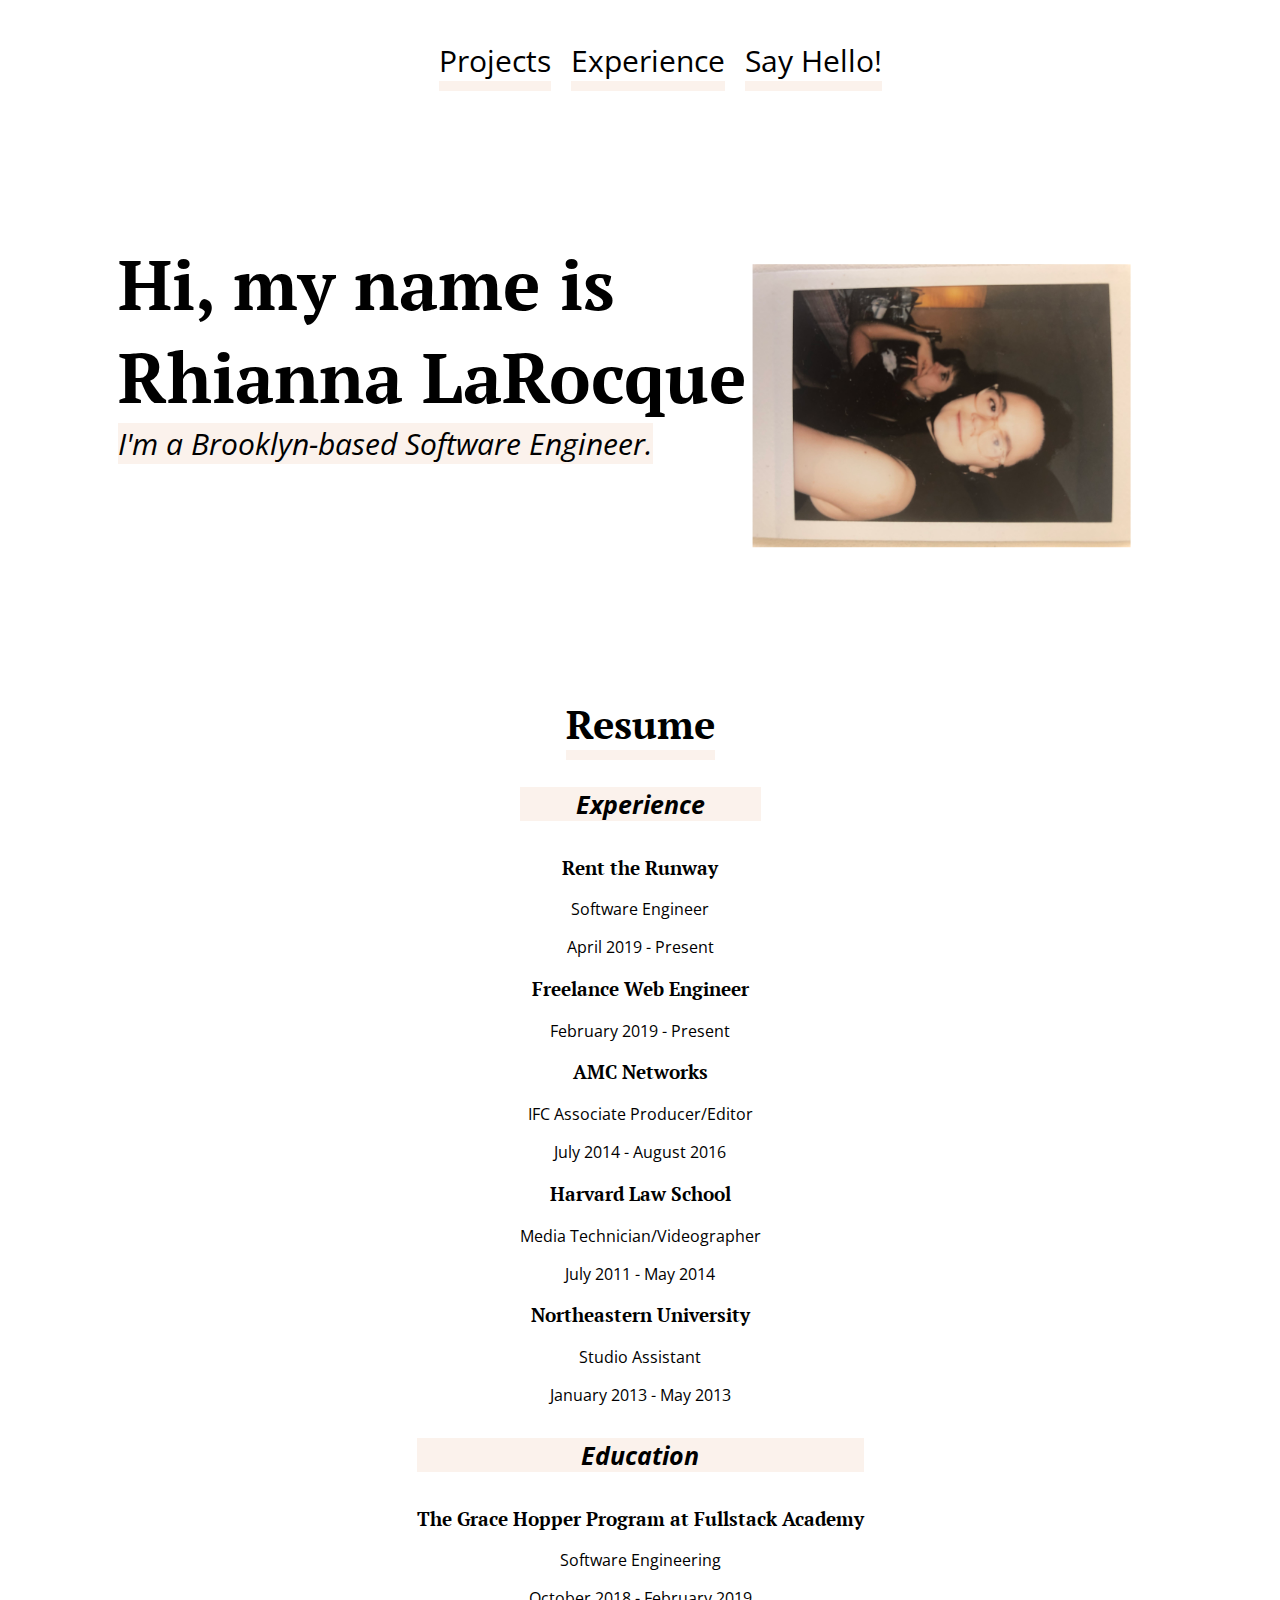
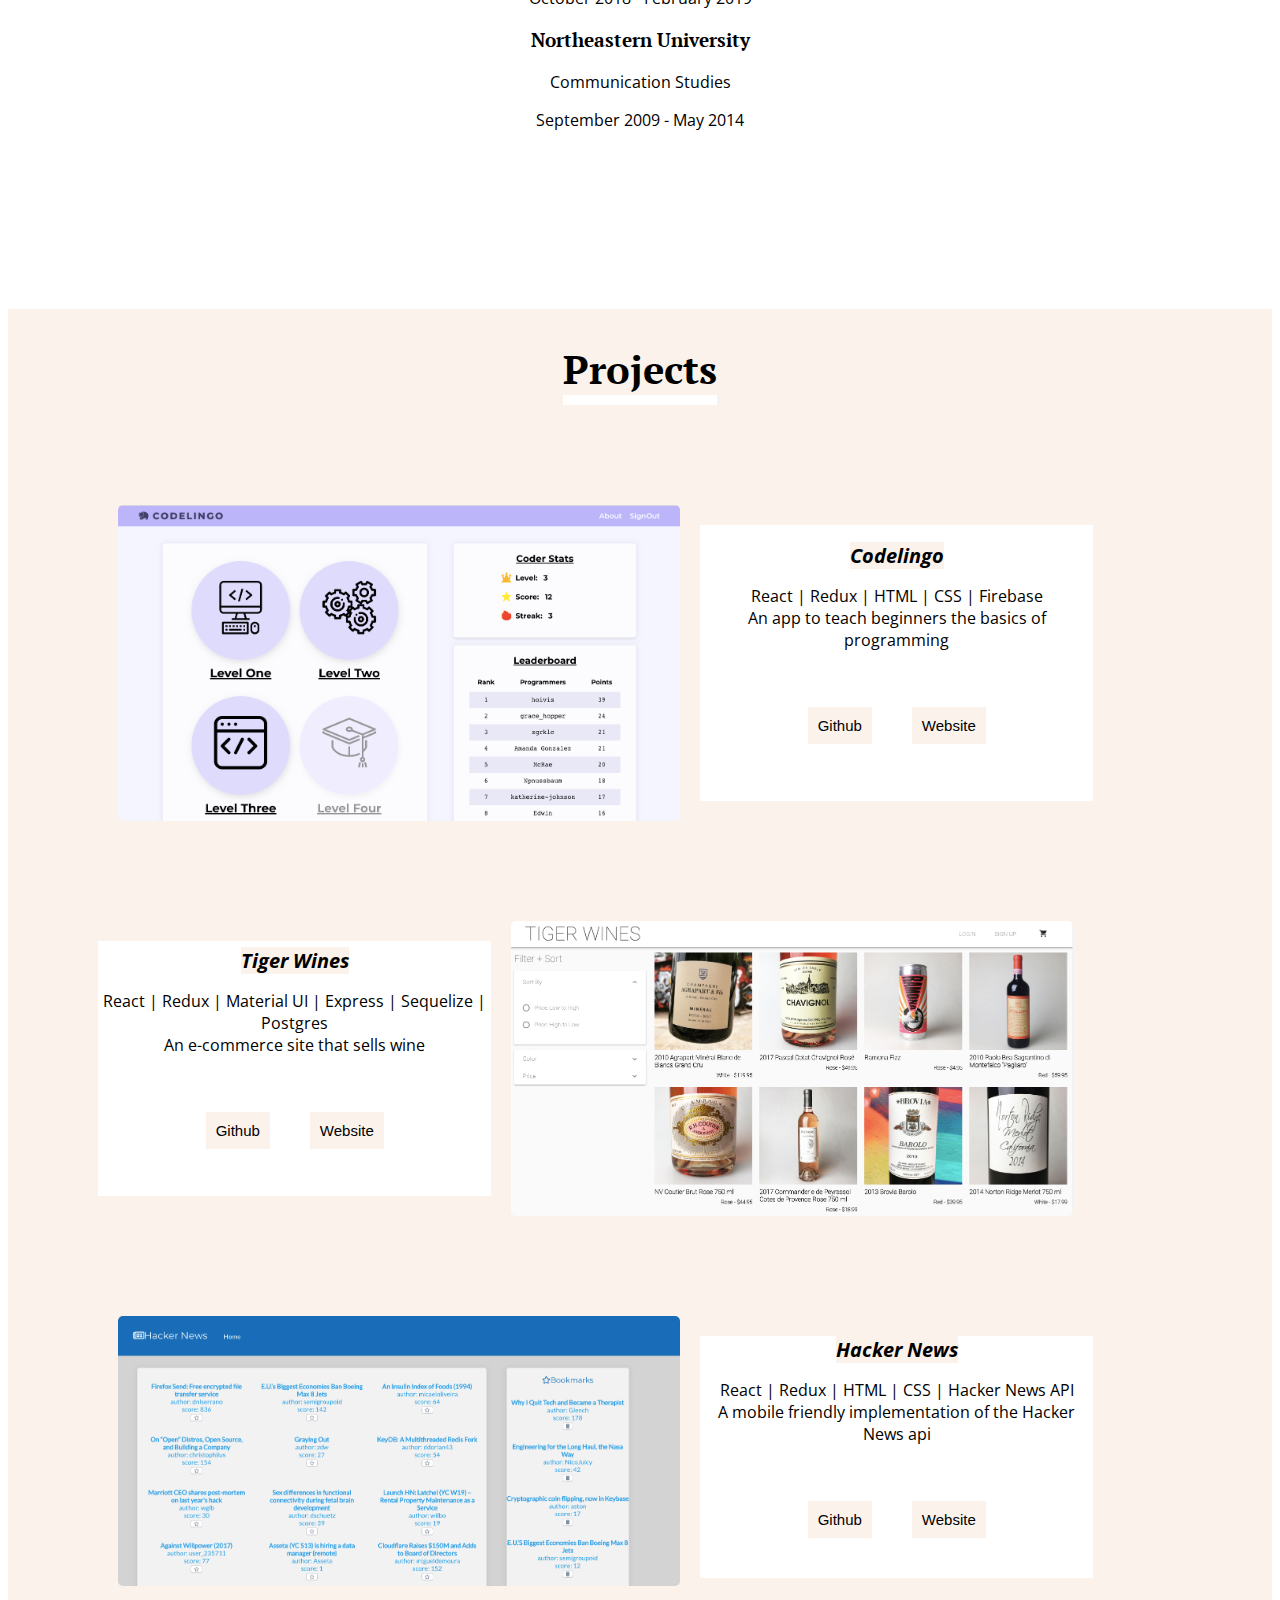
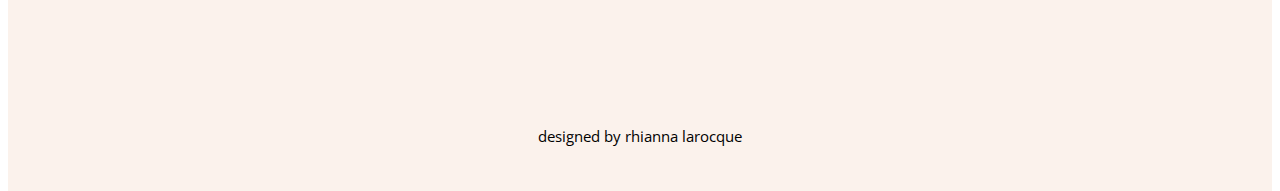
==== commit 6a304b85: "added rtr" ====
--- a/portfolio.html
+++ b/portfolio.html
@@ -64,6 +64,54 @@
       </ul>
     </div> -->
 
+    <section id="resume">
+      <h1><u>Resume</u></h1>
+      <div className="resume-sections">
+        <h2>Experience</h2>
+        <ul>
+          <li>
+            <h3>Rent the Runway</h3>
+            <p>Software Engineer</p>
+            <p>April 2019 - Present</p>
+          </li>
+          <li>
+            <h3>Freelance Web Engineer</h3>
+            <p>February 2019 - Present</p>
+          </li>
+          <li>
+            <h3>AMC Networks</h3>
+            <p>IFC Associate Producer/Editor</p>
+            <p>July 2014 - August 2016</p>
+          </li>
+          <li>
+            <h3>Harvard Law School</h3>
+            <p>Media Technician/Videographer</p>
+            <p>July 2011 - May 2014</p>
+          </li>
+          <li>
+            <h3>Northeastern University</h3>
+            <p>Studio Assistant</p>
+            <p>January 2013 - May 2013</p>
+          </li>
+        </ul>
+      </div>
+      <div className="resume-sections">
+        <h2>Education</h2>
+        <ul>
+          <li>
+            <h3>The Grace Hopper Program at Fullstack Academy</h3>
+            <p>Software Engineering</p>
+            <p>October 2018 - February 2019</p>
+          </li>
+          <li>
+            <h3>Northeastern University</h3>
+            <p>Communication Studies</p>
+            <p>September 2009 - May 2014</p>
+          </li>
+        </ul>
+      </div>
+    </section>
+
     <div id="projects">
       <h2><u>Projects</u></h2>
       <ul>
@@ -146,49 +194,6 @@
       </ul>
     </div>
 
-    <section id="resume">
-      <h1><u>Resume</u></h1>
-      <div className="resume-sections">
-        <h2>Experience</h2>
-        <ul>
-          <li>
-            <h3>Freelance Web Engineer</h3>
-            <p>February 2019 - Present</p>
-          </li>
-          <li>
-            <h3>AMC Networks</h3>
-            <p>IFC Associate Producer/Editor</p>
-            <p>July 2014 - August 2016</p>
-          </li>
-          <li>
-            <h3>Harvard Law School</h3>
-            <p>Media Technician/Videographer</p>
-            <p>July 2011 - May 2014</p>
-          </li>
-          <li>
-            <h3>Northeastern University</h3>
-            <p>Studio Assistant</p>
-            <p>January 2013 - May 2013</p>
-          </li>
-        </ul>
-      </div>
-      <div className="resume-sections">
-        <h2>Education</h2>
-        <ul>
-          <li>
-            <h3>The Grace Hopper Program at Fullstack Academy</h3>
-            <p>Software Engineering</p>
-            <p>October 2018 - February 2019</p>
-          </li>
-          <li>
-            <h3>Northeastern University</h3>
-            <p>Communication Studies</p>
-            <p>September 2009 - May 2014</p>
-          </li>
-        </ul>
-      </div>
-    </section>
-
     <footer>
       <ul class="icons">
         <li>
--- a/portfolio.css
+++ b/portfolio.css
@@ -71,10 +71,6 @@
   color: black;
 }
 
-nav li:hover {
-  background-color: #fbf2ec;
-}
-
 @media only screen and (max-width: 600px) {
   nav {
     display: none;
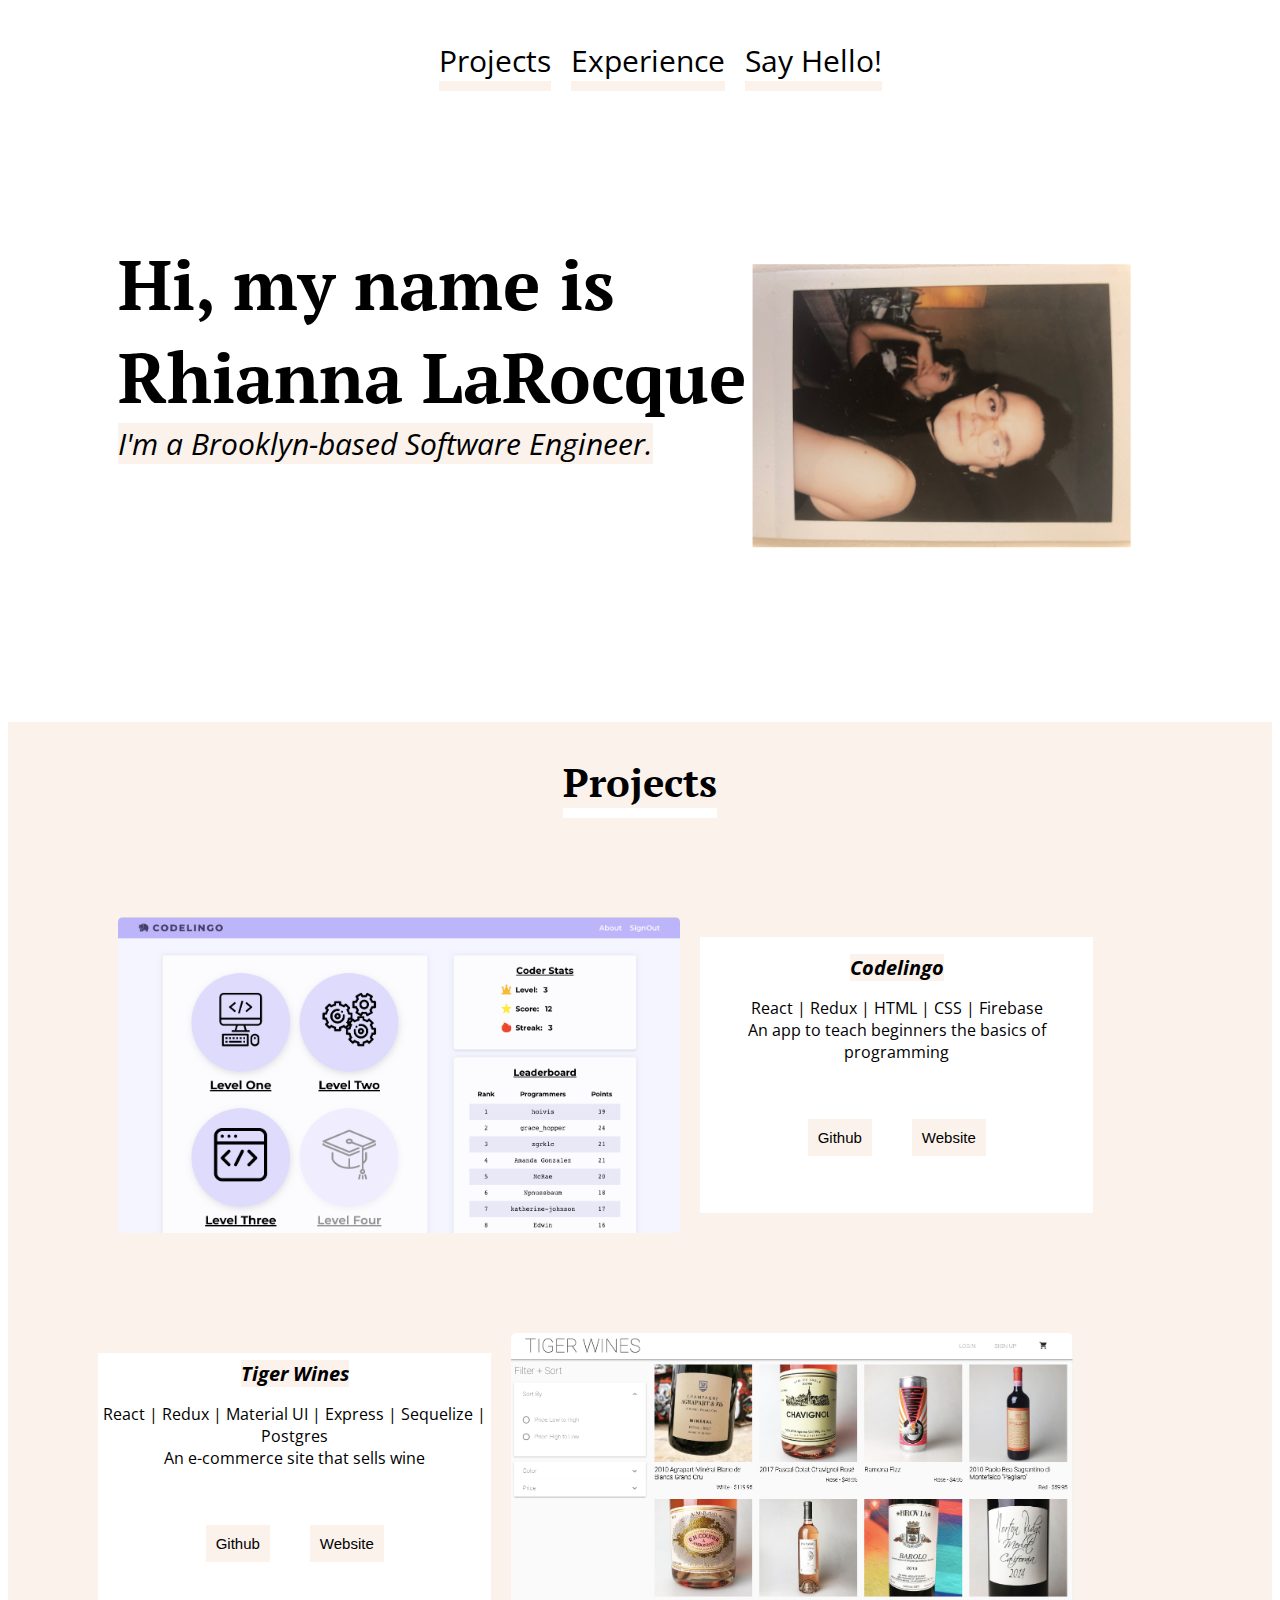
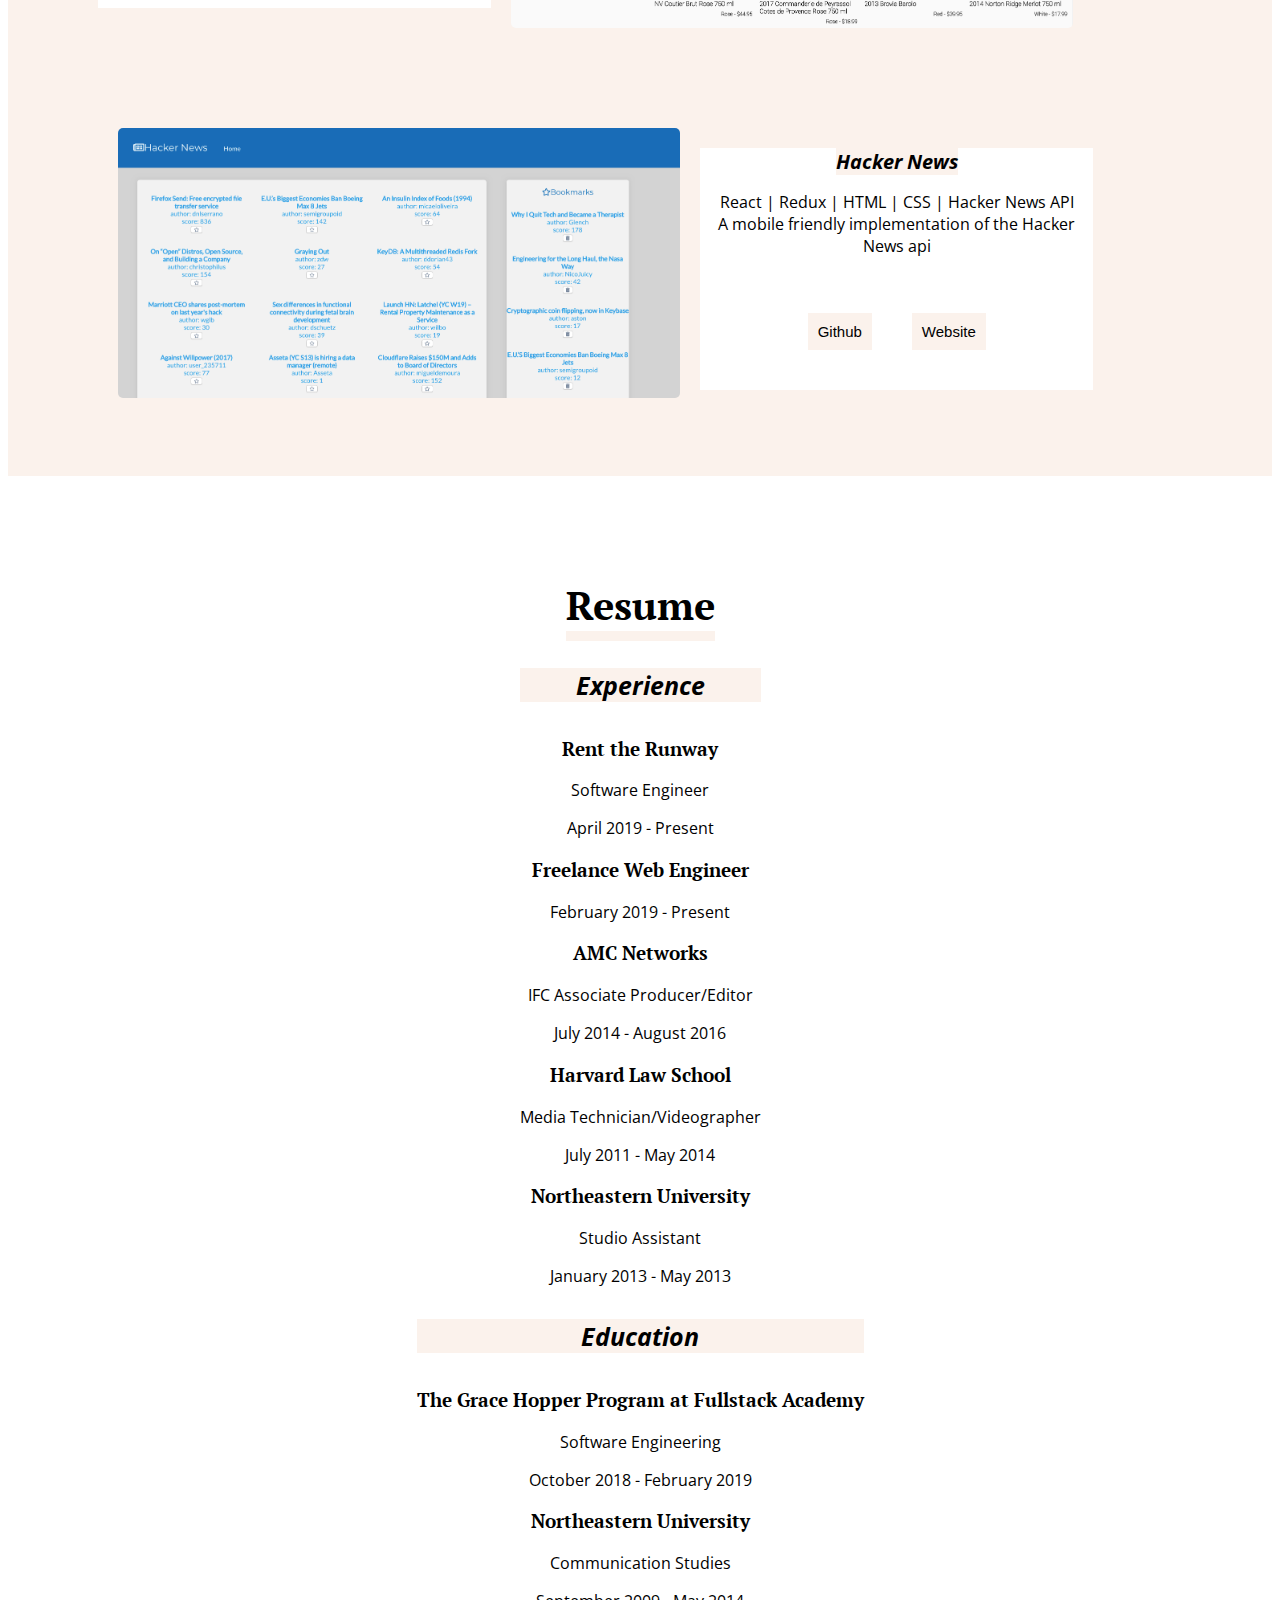
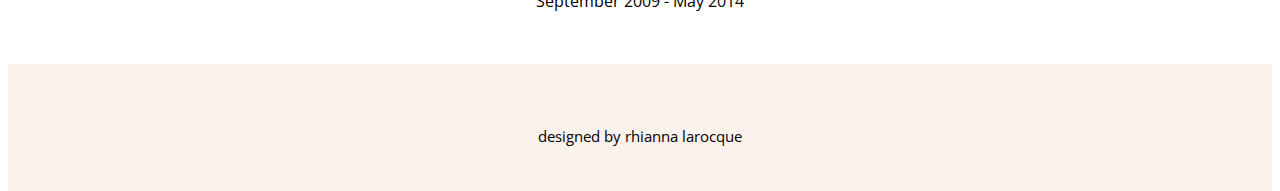
==== commit 46dac1a4: "update" ====
--- a/portfolio.html
+++ b/portfolio.html
@@ -64,54 +64,6 @@
       </ul>
     </div> -->
 
-    <section id="resume">
-      <h1><u>Resume</u></h1>
-      <div className="resume-sections">
-        <h2>Experience</h2>
-        <ul>
-          <li>
-            <h3>Rent the Runway</h3>
-            <p>Software Engineer</p>
-            <p>April 2019 - Present</p>
-          </li>
-          <li>
-            <h3>Freelance Web Engineer</h3>
-            <p>February 2019 - Present</p>
-          </li>
-          <li>
-            <h3>AMC Networks</h3>
-            <p>IFC Associate Producer/Editor</p>
-            <p>July 2014 - August 2016</p>
-          </li>
-          <li>
-            <h3>Harvard Law School</h3>
-            <p>Media Technician/Videographer</p>
-            <p>July 2011 - May 2014</p>
-          </li>
-          <li>
-            <h3>Northeastern University</h3>
-            <p>Studio Assistant</p>
-            <p>January 2013 - May 2013</p>
-          </li>
-        </ul>
-      </div>
-      <div className="resume-sections">
-        <h2>Education</h2>
-        <ul>
-          <li>
-            <h3>The Grace Hopper Program at Fullstack Academy</h3>
-            <p>Software Engineering</p>
-            <p>October 2018 - February 2019</p>
-          </li>
-          <li>
-            <h3>Northeastern University</h3>
-            <p>Communication Studies</p>
-            <p>September 2009 - May 2014</p>
-          </li>
-        </ul>
-      </div>
-    </section>
-
     <div id="projects">
       <h2><u>Projects</u></h2>
       <ul>
@@ -194,6 +146,54 @@
       </ul>
     </div>
 
+    <section id="resume">
+      <h1><u>Resume</u></h1>
+      <div className="resume-sections">
+        <h2>Experience</h2>
+        <ul>
+          <li>
+            <h3>Rent the Runway</h3>
+            <p>Software Engineer</p>
+            <p>April 2019 - Present</p>
+          </li>
+          <li>
+            <h3>Freelance Web Engineer</h3>
+            <p>February 2019 - Present</p>
+          </li>
+          <li>
+            <h3>AMC Networks</h3>
+            <p>IFC Associate Producer/Editor</p>
+            <p>July 2014 - August 2016</p>
+          </li>
+          <li>
+            <h3>Harvard Law School</h3>
+            <p>Media Technician/Videographer</p>
+            <p>July 2011 - May 2014</p>
+          </li>
+          <li>
+            <h3>Northeastern University</h3>
+            <p>Studio Assistant</p>
+            <p>January 2013 - May 2013</p>
+          </li>
+        </ul>
+      </div>
+      <div className="resume-sections">
+        <h2>Education</h2>
+        <ul>
+          <li>
+            <h3>The Grace Hopper Program at Fullstack Academy</h3>
+            <p>Software Engineering</p>
+            <p>October 2018 - February 2019</p>
+          </li>
+          <li>
+            <h3>Northeastern University</h3>
+            <p>Communication Studies</p>
+            <p>September 2009 - May 2014</p>
+          </li>
+        </ul>
+      </div>
+    </section>
+
     <footer>
       <ul class="icons">
         <li>
